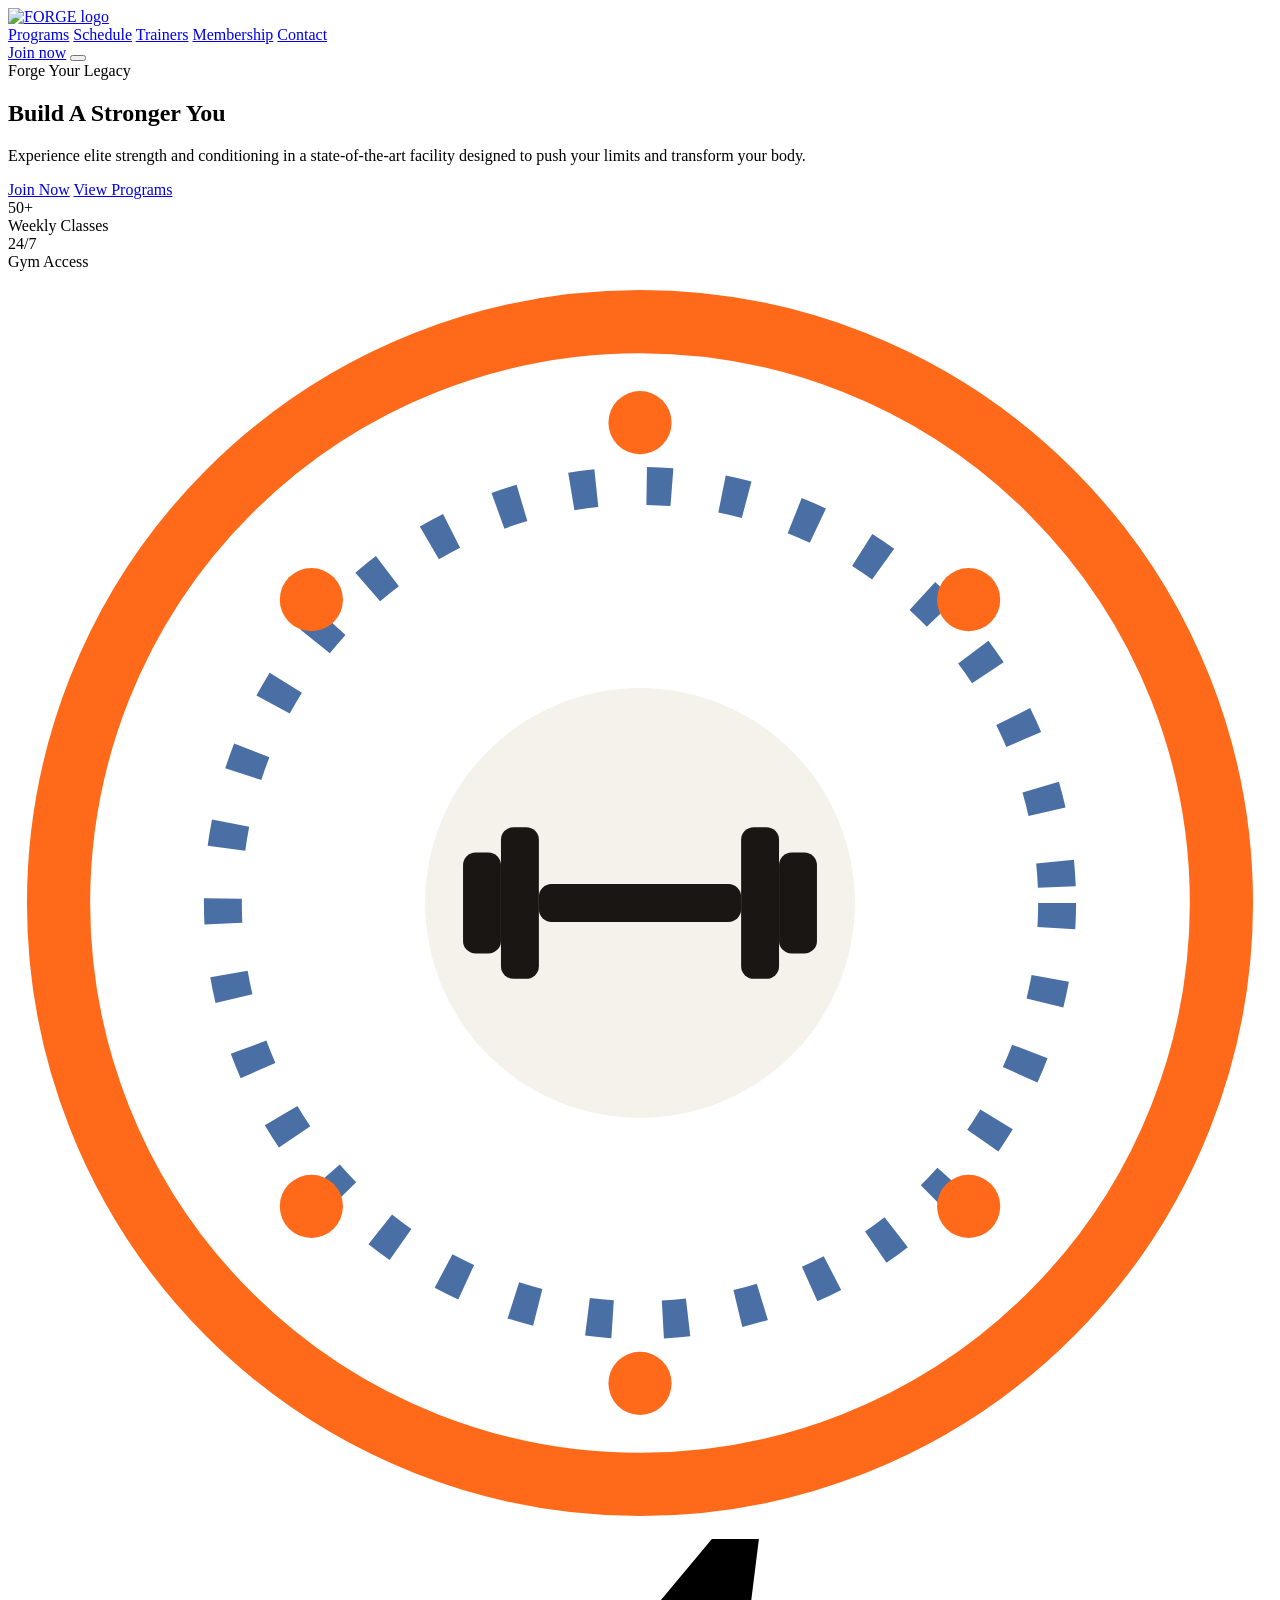
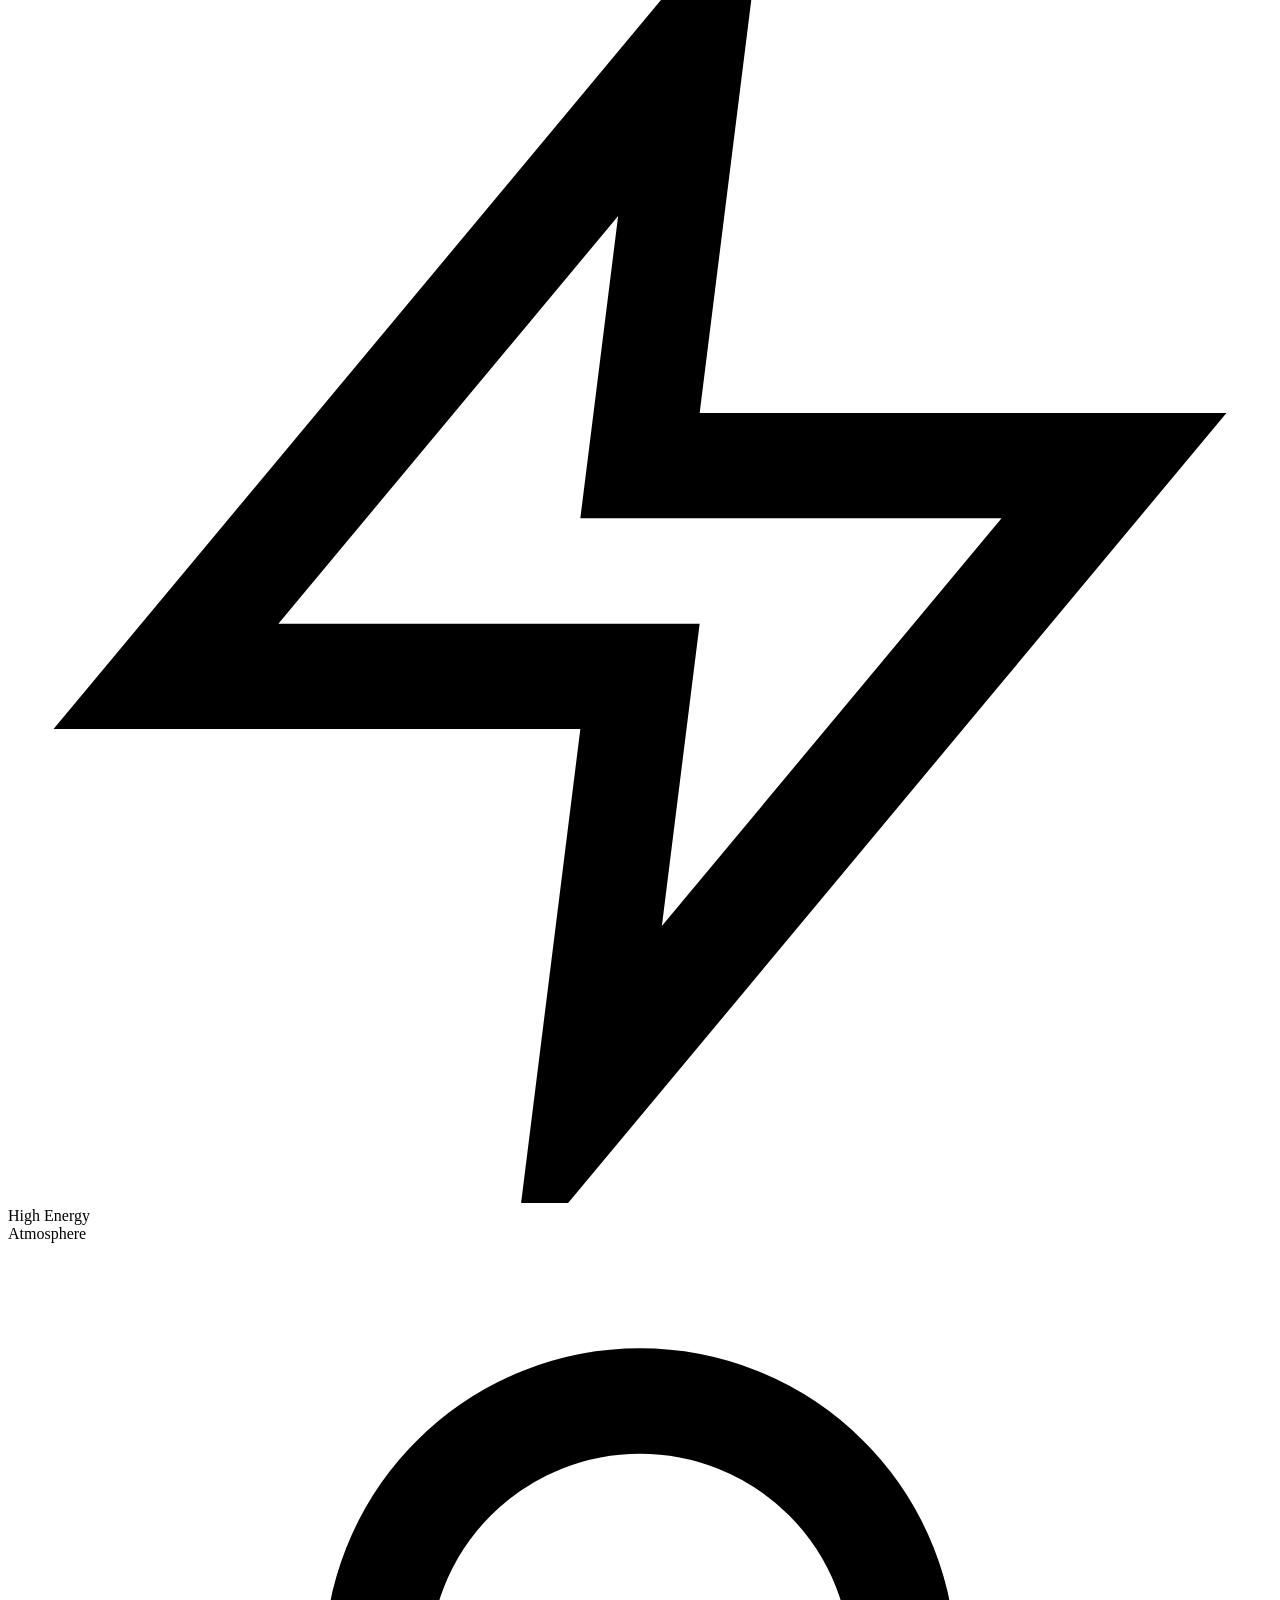
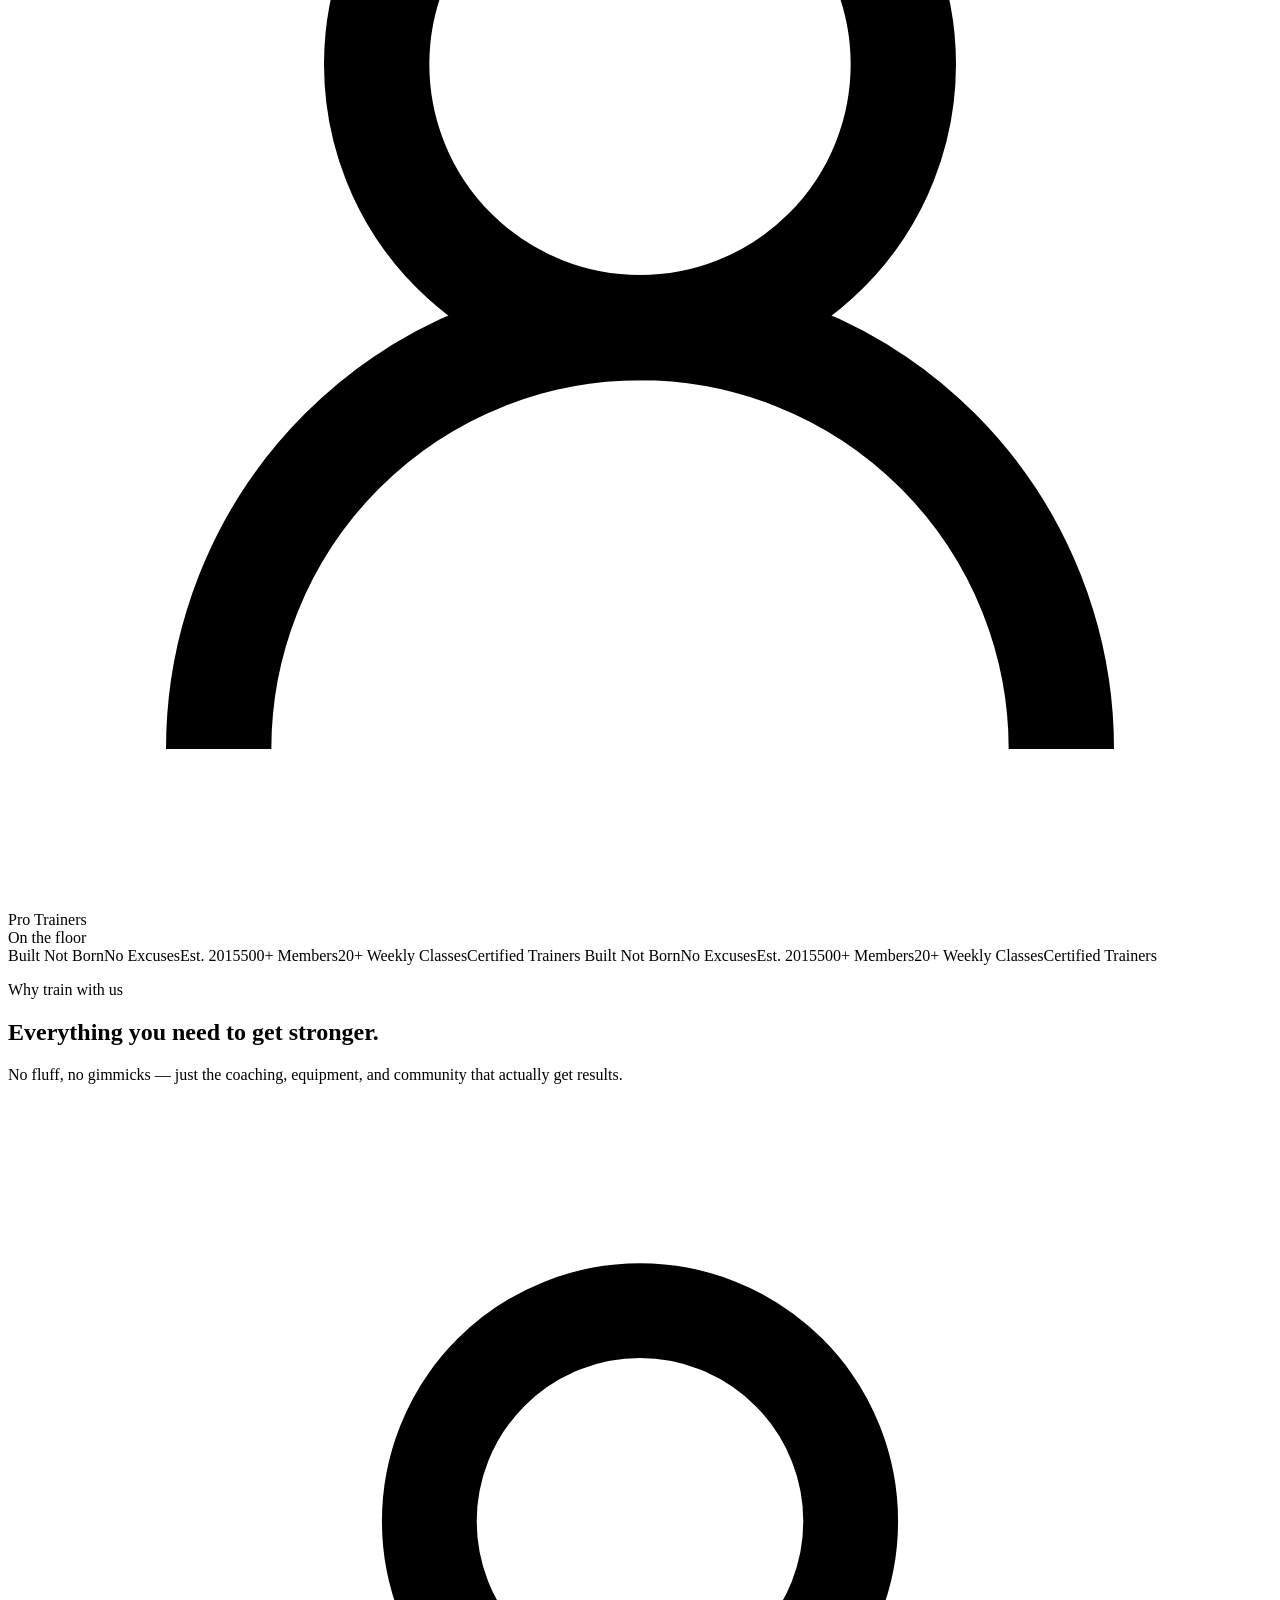
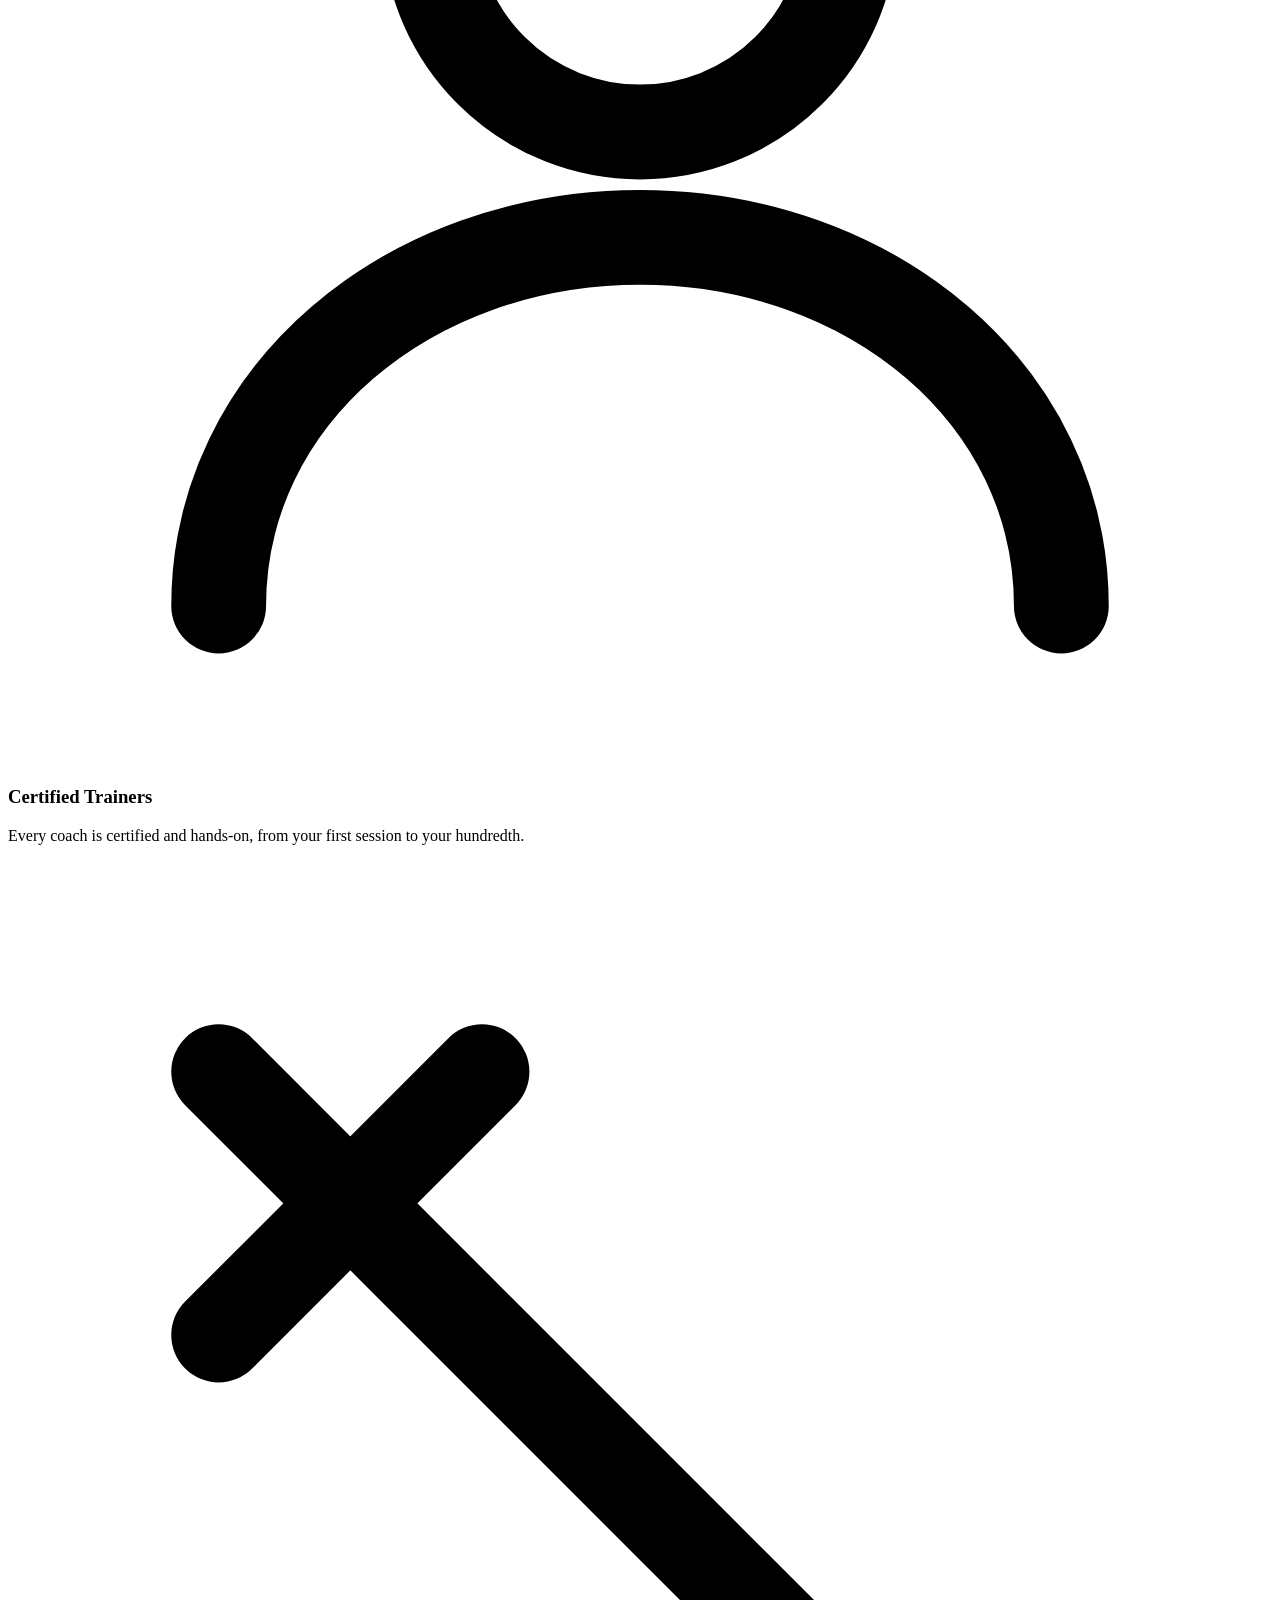
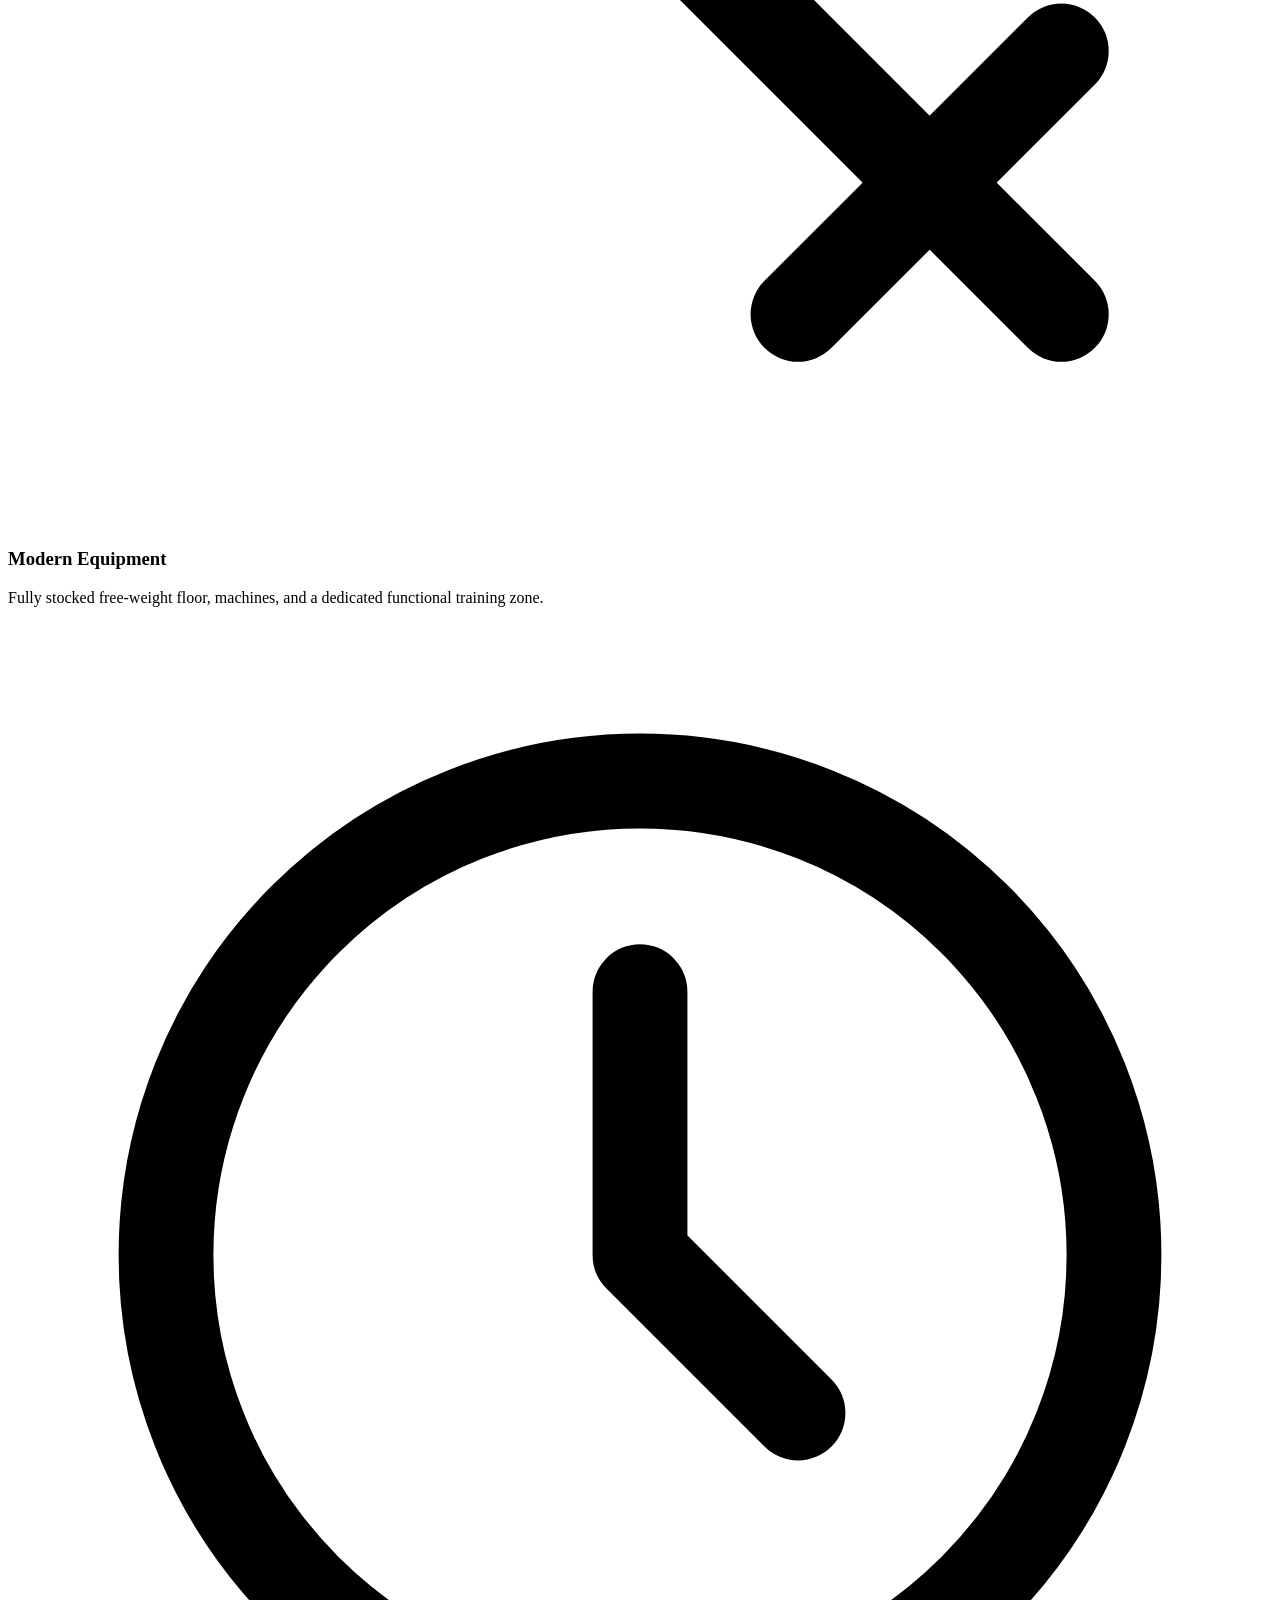
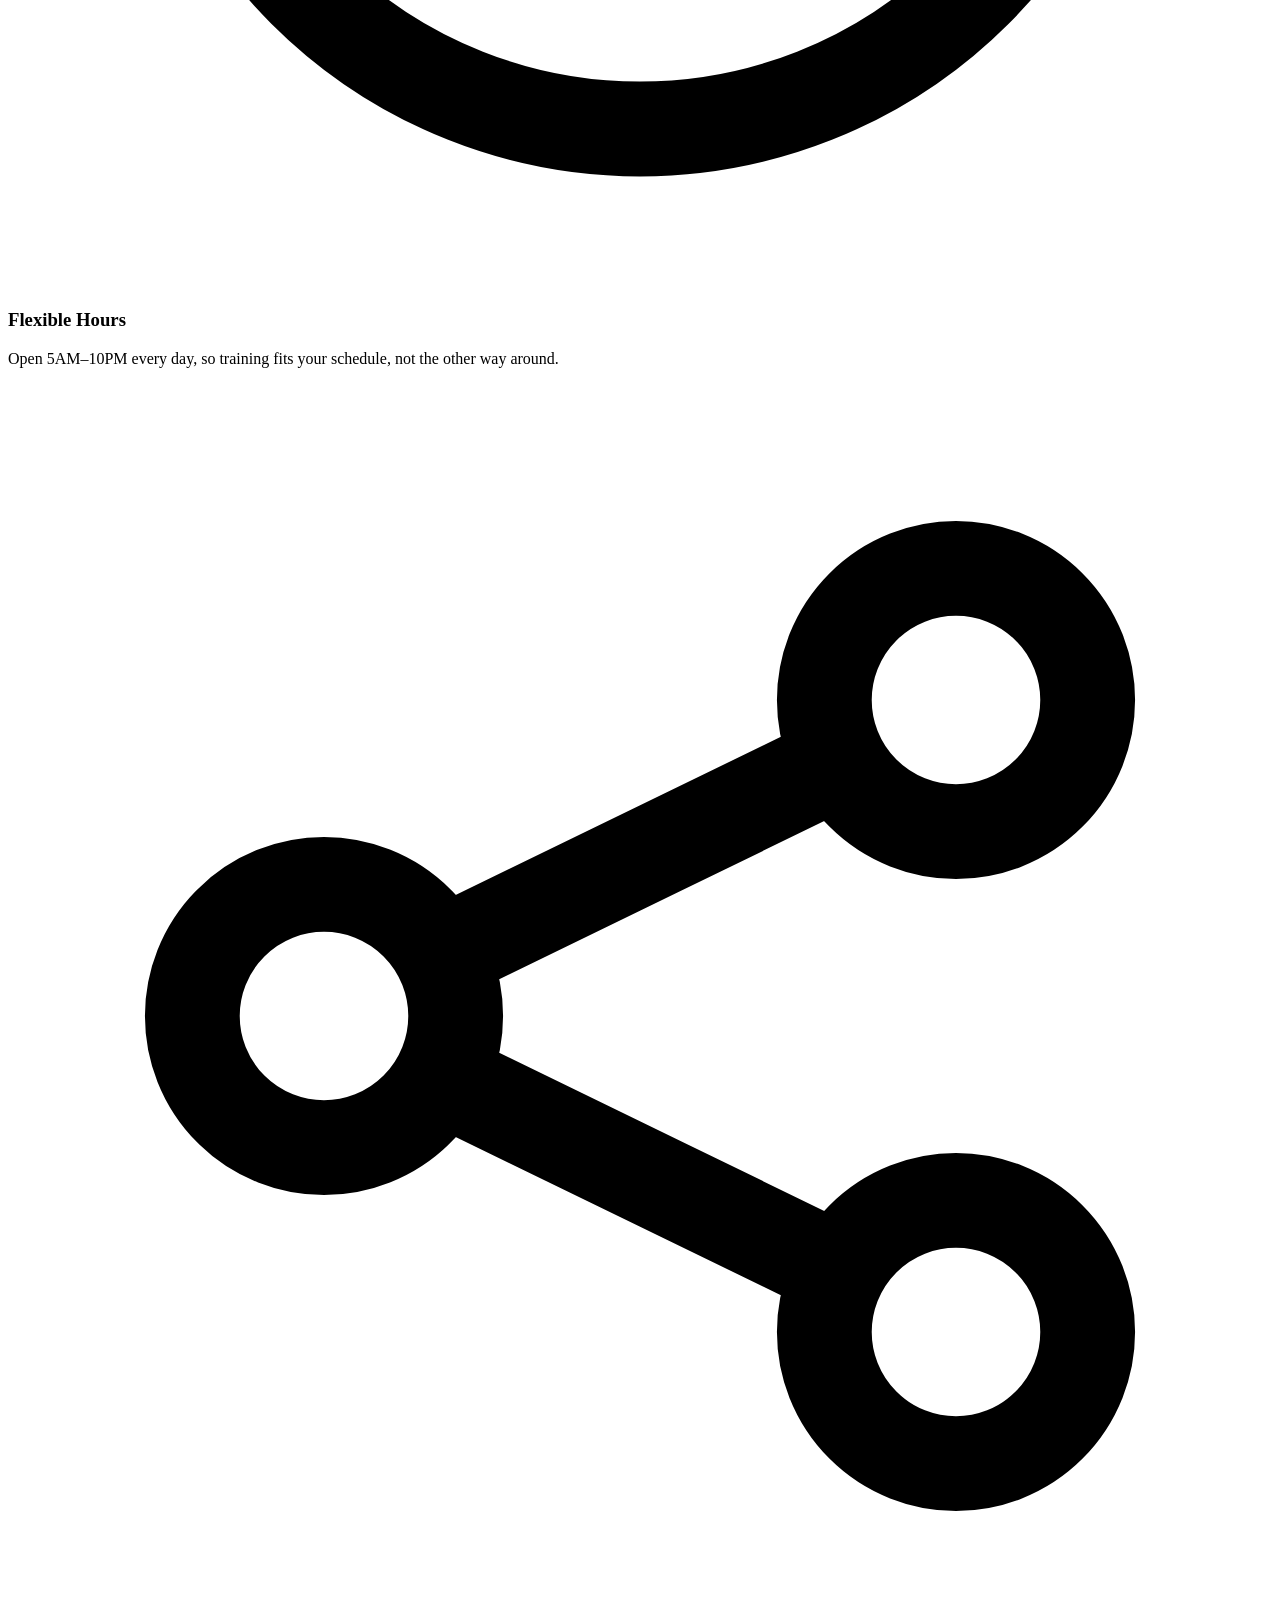
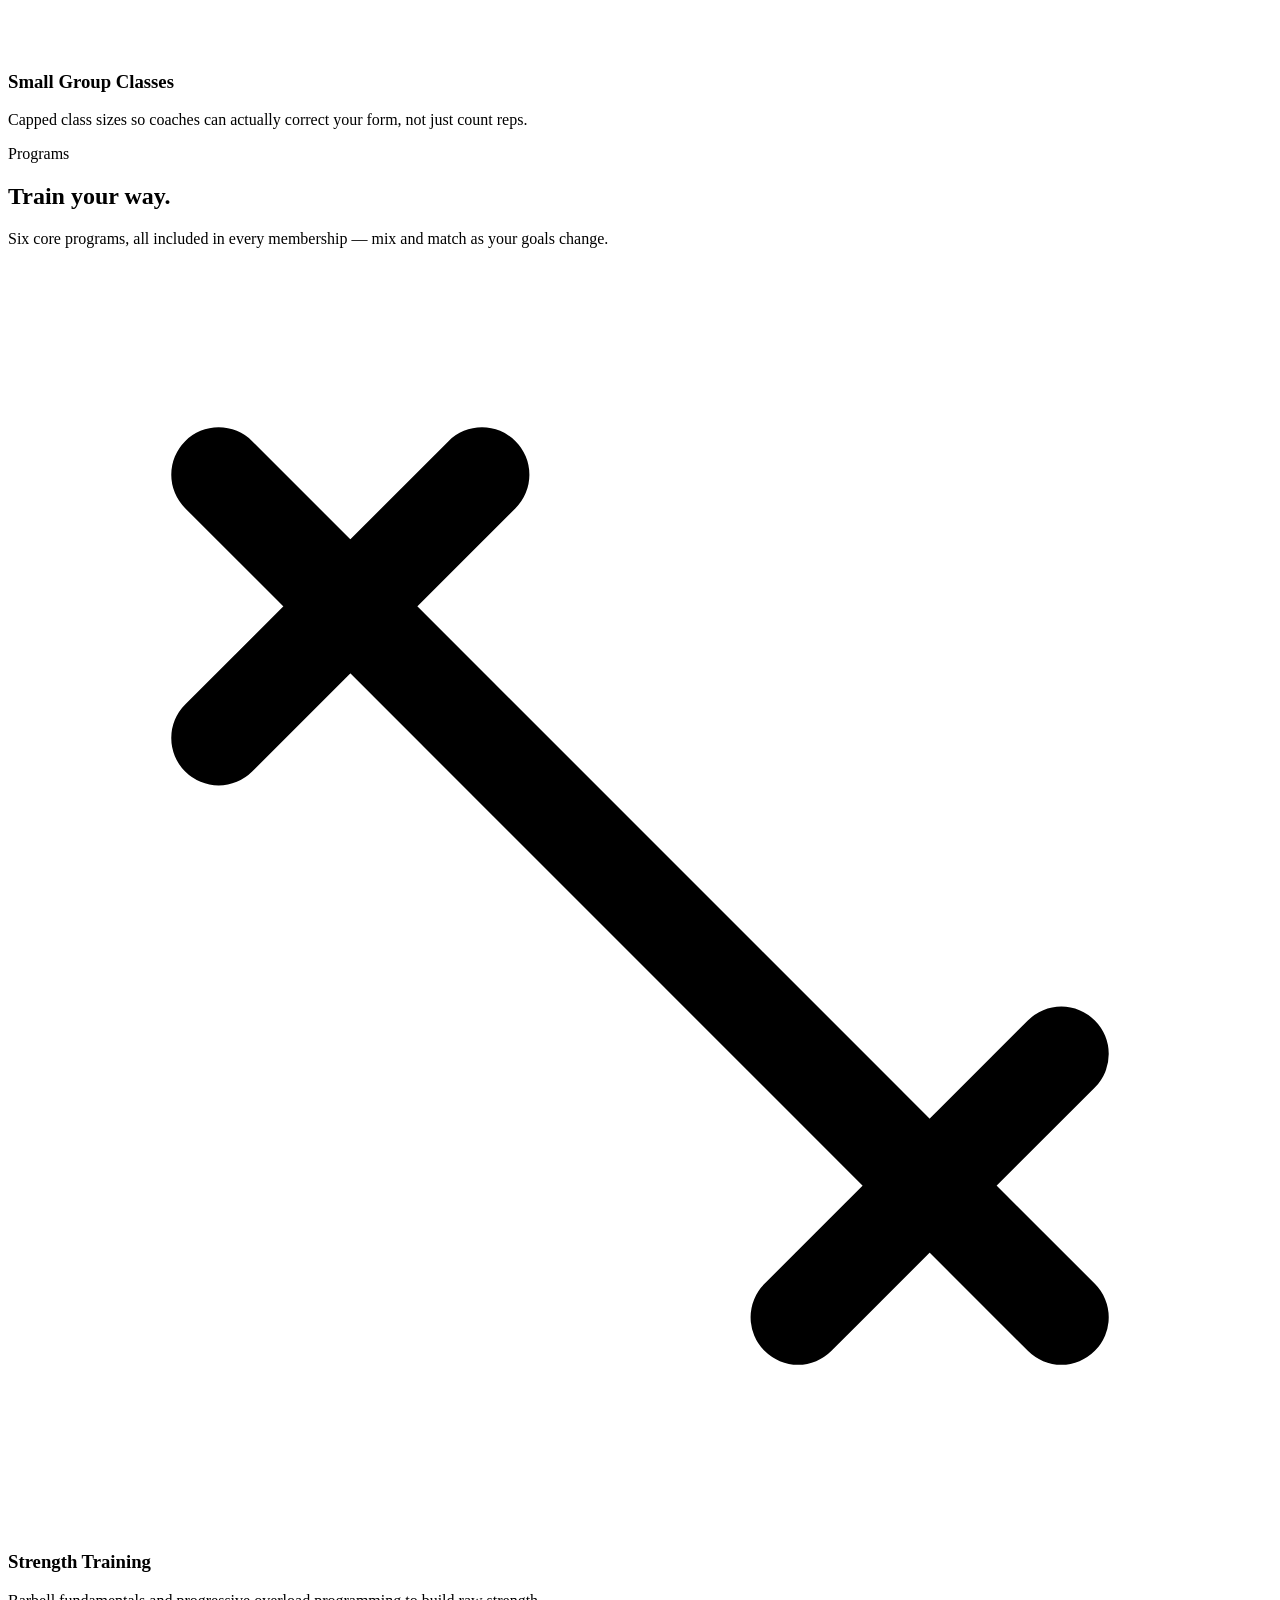
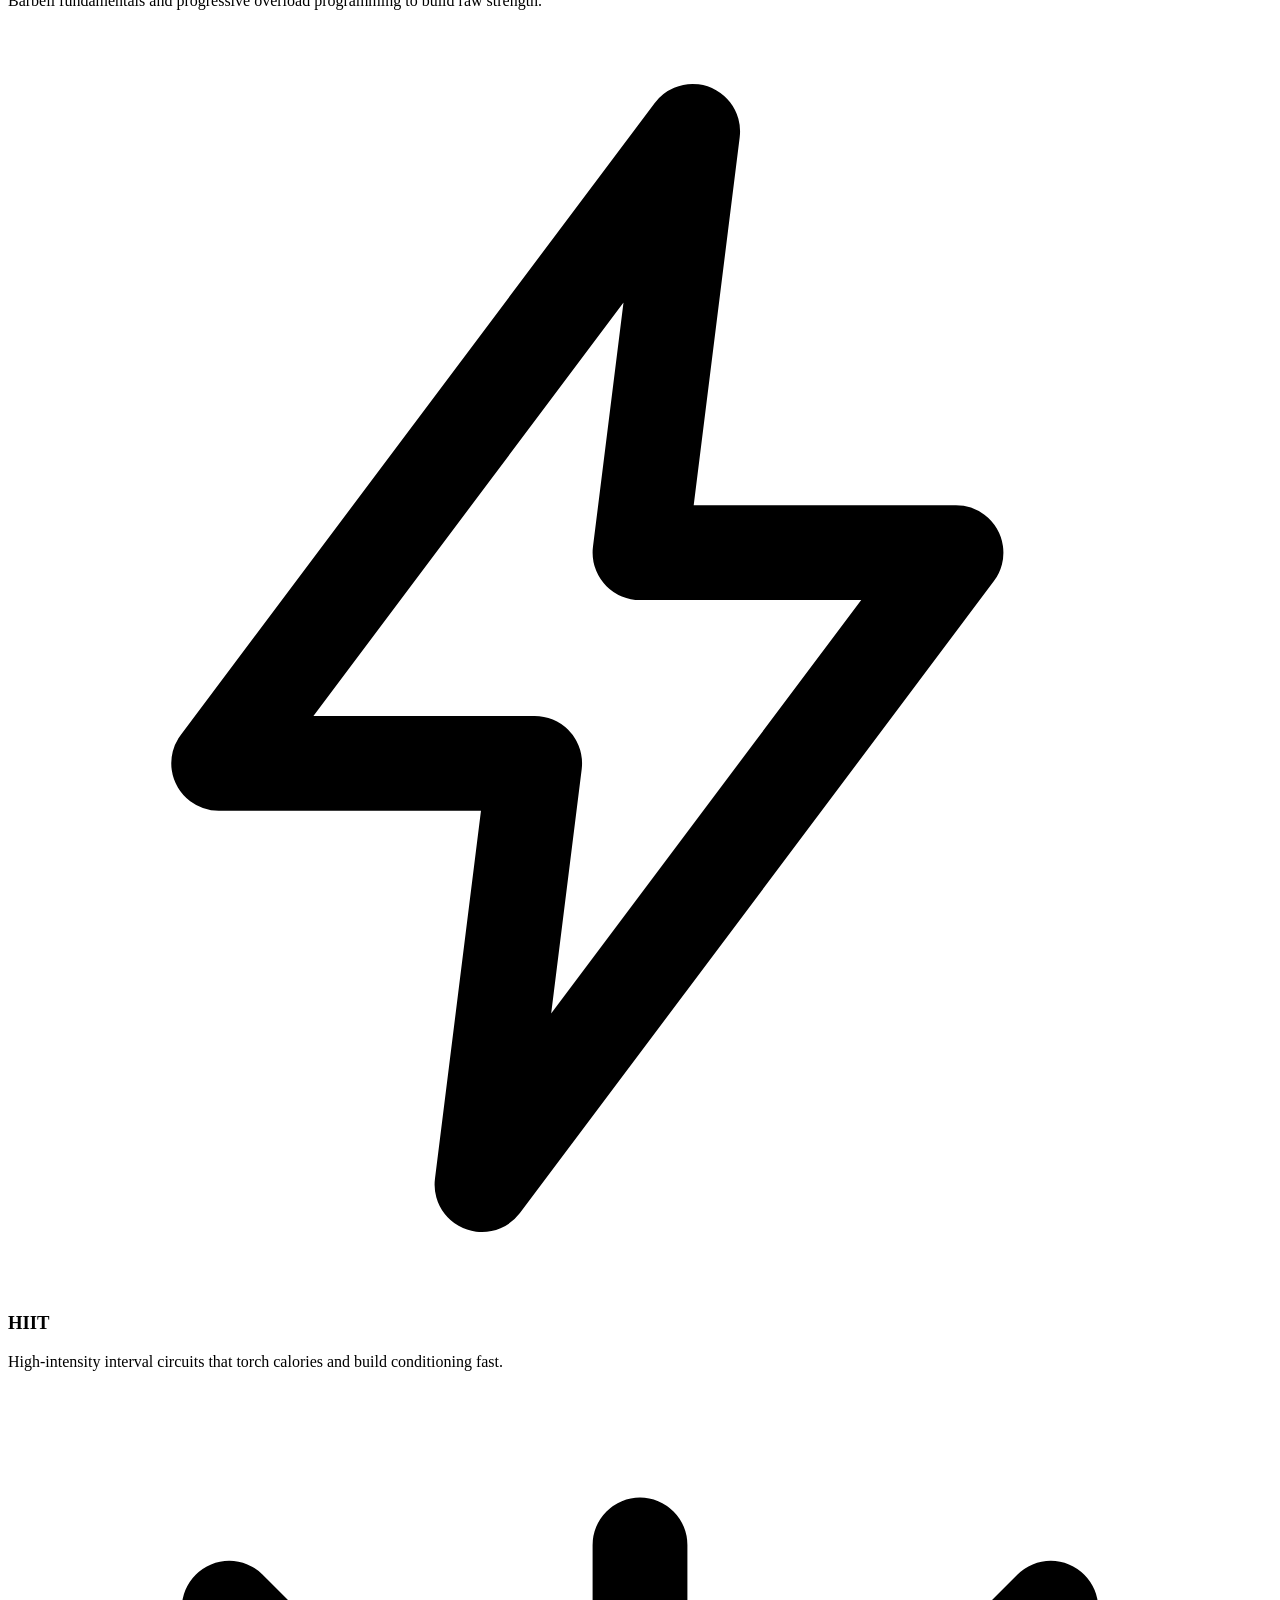
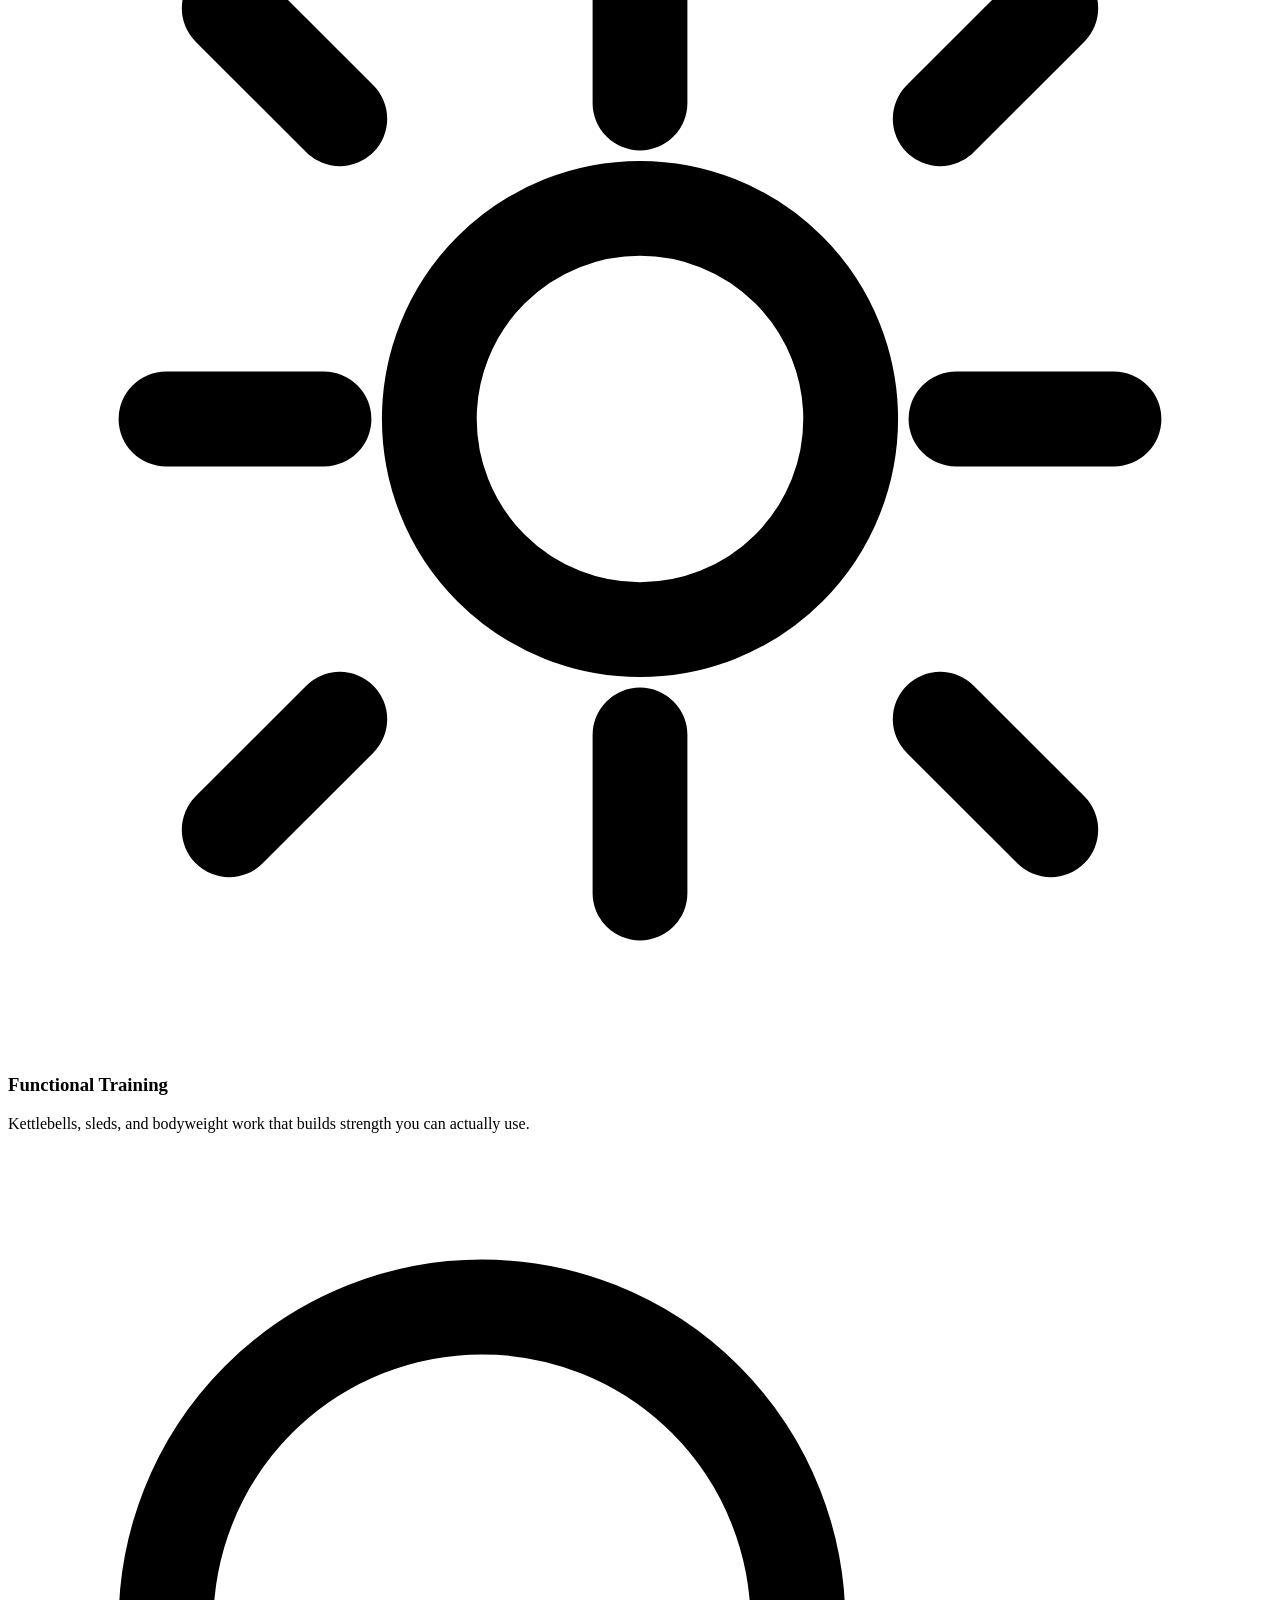
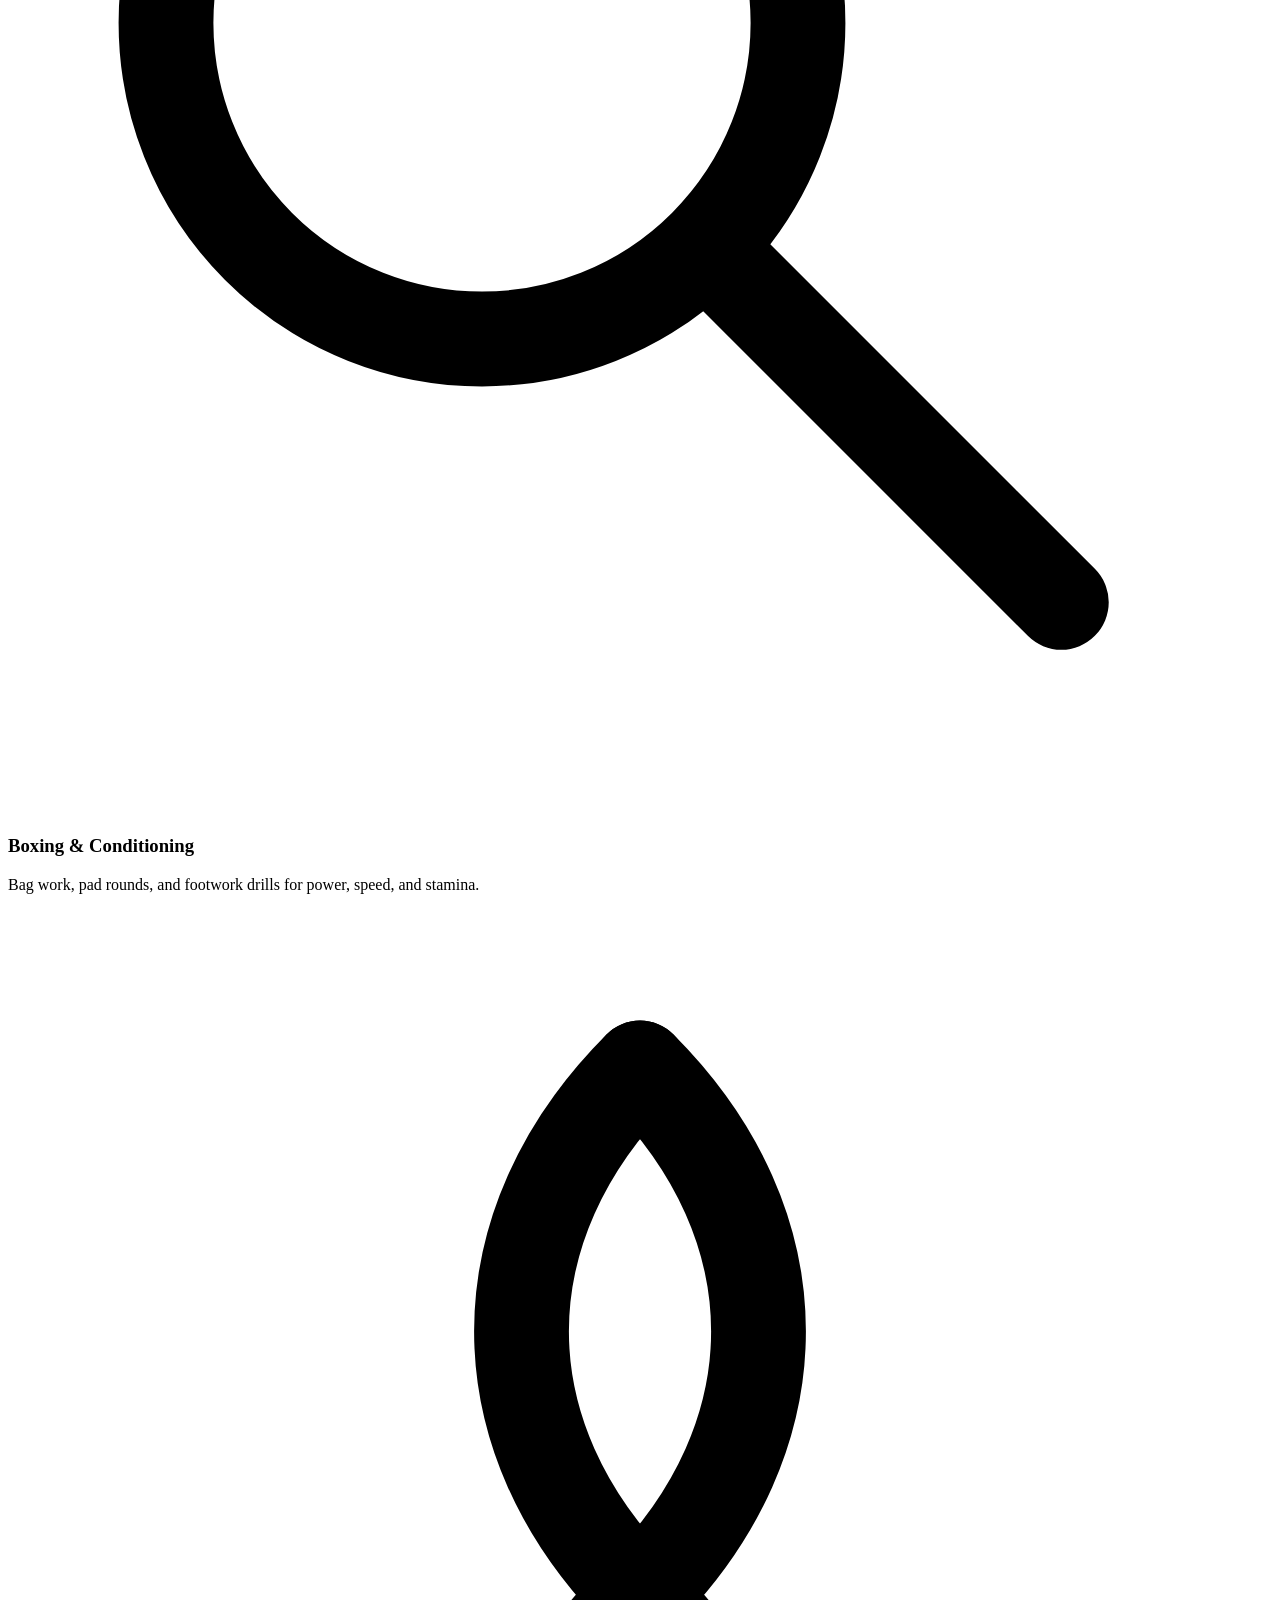
==== index.html @ 276a8762 "Add files via upload" ====
<!DOCTYPE html>
<html lang="en">
<head>
<meta charset="UTF-8">
<meta name="viewport" content="width=device-width, initial-scale=1.0">
<title>FORGE — Strength &amp; Conditioning Gym</title>
<meta name="description" content="FORGE is a strength and conditioning gym offering certified trainers, group classes, and flexible memberships. Book your free trial class today.">

<link rel="icon" href="assets/favicon.png" type="image/png">

<link rel="preconnect" href="https://fonts.googleapis.com">
<link rel="preconnect" href="https://fonts.gstatic.com" crossorigin>
<link href="https://fonts.googleapis.com/css2?family=Archivo+Black&family=Archivo:wght@600;700;800&family=Work+Sans:wght@400;500;600&display=swap" rel="stylesheet">

<link rel="stylesheet" href="css/style.css">
</head>
<body>

<header class="nav" id="top">
  <div class="nav-inner">
    <a class="brand" href="#top">
      <img src="./assets/logo.png" alt="FORGE logo">
    </a>

    <nav class="nav-links" id="navLinks">
      <a href="#programs">Programs</a>
      <a href="#schedule">Schedule</a>
      <a href="#trainers">Trainers</a>
      <a href="#membership">Membership</a>
      <a href="#contact">Contact</a>
    </nav>

    <a class="btn btn-primary btn-small" href="#contact">Join now</a>

    <button class="nav-toggle" id="navToggle" aria-label="Toggle menu" aria-expanded="false">
      <span></span><span></span><span></span>
    </button>
  </div>
</header>

<main>

  <!-- ============ HERO ============ -->
<!-- Hero Section -->
<section class="hero" id="home">
  <div class="hero-inner">
    
    <!-- Left Column: Main Text & Call to Action -->
    <div class="hero-text">
      <span class="eyebrow"><span class="pulse-dot"></span> Forge Your Legacy</span>
      <h1>Build A <span class="hl">Stronger</span> You</h1>
      <p class="lede">Experience elite strength and conditioning in a state-of-the-art facility designed to push your limits and transform your body.</p>
      
      <div class="hero-actions">
        <a href="#memberships" class="btn btn-primary">Join Now</a>
        <a href="#programs" class="btn btn-ghost-light">View Programs</a>
      </div>

      <div class="hero-stats">
        <div>
          <div class="stat-num">50+</div>
          <div class="stat-label">Weekly Classes</div>
        </div>
        <div>
          <div class="stat-num">24/7</div>
          <div class="stat-label">Gym Access</div>
        </div>
      </div>
    </div>

    <!-- Right Column: Spinning Plate & Badges -->
    <div class="hero-visual">
      <!-- Spinning Weight Plate -->
      <div class="plate-wrap">
        <svg class="plate-svg" viewBox="0 0 200 200" xmlns="http://www.w3.org/2000/svg" aria-hidden="true">
          <circle cx="100" cy="100" r="92" fill="none" stroke="#FF6A1A" stroke-width="10"/>
          <circle cx="100" cy="100" r="66" fill="none" stroke="#4A6FA5" stroke-width="6" stroke-dasharray="4 8"/>
          <circle cx="100" cy="100" r="34" fill="#F5F2EC"/>
          <g fill="#FF6A1A">
            <circle cx="100" cy="24" r="5"/>
            <circle cx="152" cy="52" r="5"/>
            <circle cx="152" cy="148" r="5"/>
            <circle cx="100" cy="176" r="5"/>
            <circle cx="48" cy="148" r="5"/>
            <circle cx="48" cy="52" r="5"/>
          </g>
          <!-- Inner Dumbbell -->
          <g fill="#1A1613">
            <rect x="84" y="97" width="32" height="6" rx="2" />
            <rect x="78" y="88" width="6" height="24" rx="2" />
            <rect x="72" y="92" width="6" height="16" rx="2" />
            <rect x="116" y="88" width="6" height="24" rx="2" />
            <rect x="122" y="92" width="6" height="16" rx="2" />
          </g>
        </svg>

        <!-- Floating Badges -->
        <div class="float-badge badge-1">
          <div class="icon">
            <svg viewBox="0 0 24 24" fill="none" stroke="currentColor" stroke-width="2"><path d="M13 2L3 14h9l-1 8 10-12h-9l1-8z"/></svg>
          </div>
          <div>
            <div class="num">High Energy</div>
            <div class="cap">Atmosphere</div>
          </div>
        </div>

        <div class="float-badge badge-2">
          <div class="icon">
            <svg viewBox="0 0 24 24" fill="none" stroke="currentColor" stroke-width="2"><circle cx="12" cy="8" r="5"/><path d="M20 21a8 8 0 0 0-16 0"/></svg>
          </div>
          <div>
            <div class="num">Pro Trainers</div>
            <div class="cap">On the floor</div>
          </div>
        </div>
      </div>
    </div>
    
  </div>
</section>

  <!-- ============ TICKER ============ -->
  <div class="ticker" aria-hidden="true">
    <div class="ticker-track">
      <span><span>Built Not Born</span><span>No Excuses</span><span>Est. 2015</span><span>500+ Members</span><span>20+ Weekly Classes</span><span>Certified Trainers</span></span>
      <span><span>Built Not Born</span><span>No Excuses</span><span>Est. 2015</span><span>500+ Members</span><span>20+ Weekly Classes</span><span>Certified Trainers</span></span>
    </div>
  </div>

  <!-- ============ FEATURES ============ -->
  <section class="section" id="why">
    <div class="section-inner">
      <div class="section-head reveal">
        <p class="eyebrow">Why train with us</p>
        <h2>Everything you need to get stronger.</h2>
        <p>No fluff, no gimmicks — just the coaching, equipment, and community that actually get results.</p>
      </div>

      <div class="feature-grid">
        <div class="feature-card reveal">
          <span class="feature-icon"><svg viewBox="0 0 24 24" fill="none" stroke="currentColor" stroke-width="1.8" stroke-linecap="round" stroke-linejoin="round"><circle cx="12" cy="8" r="4"/><path d="M4 21c0-4 3.6-7 8-7s8 3 8 7"/></svg></span>
          <h3>Certified Trainers</h3>
          <p>Every coach is certified and hands-on, from your first session to your hundredth.</p>
        </div>
        <div class="feature-card reveal">
          <span class="feature-icon"><svg viewBox="0 0 24 24" fill="none" stroke="currentColor" stroke-width="1.8" stroke-linecap="round" stroke-linejoin="round"><path d="M6.5 6.5l11 11M4 4l3 3M17 17l3 3M9 4l-5 5M15 20l5-5"/></svg></span>
          <h3>Modern Equipment</h3>
          <p>Fully stocked free-weight floor, machines, and a dedicated functional training zone.</p>
        </div>
        <div class="feature-card reveal">
          <span class="feature-icon"><svg viewBox="0 0 24 24" fill="none" stroke="currentColor" stroke-width="1.8" stroke-linecap="round" stroke-linejoin="round"><circle cx="12" cy="12" r="9"/><path d="M12 7v5l3 3"/></svg></span>
          <h3>Flexible Hours</h3>
          <p>Open 5AM–10PM every day, so training fits your schedule, not the other way around.</p>
        </div>
        <div class="feature-card reveal">
          <span class="feature-icon"><svg viewBox="0 0 24 24" fill="none" stroke="currentColor" stroke-width="1.8" stroke-linecap="round" stroke-linejoin="round"><circle cx="6" cy="12" r="2.5"/><circle cx="18" cy="6" r="2.5"/><circle cx="18" cy="18" r="2.5"/><path d="M8.3 10.8l7.4-3.6M8.3 13.2l7.4 3.6"/></svg></span>
          <h3>Small Group Classes</h3>
          <p>Capped class sizes so coaches can actually correct your form, not just count reps.</p>
        </div>
      </div>
    </div>
  </section>

  <!-- ============ PROGRAMS ============ -->
  <section class="section section-alt" id="programs">
    <div class="section-inner">
      <div class="section-head reveal">
        <p class="eyebrow">Programs</p>
        <h2>Train your way.</h2>
        <p>Six core programs, all included in every membership — mix and match as your goals change.</p>
      </div>

      <div class="program-grid">
        <div class="program-card reveal">
          <span class="program-icon"><svg viewBox="0 0 24 24" fill="none" stroke="currentColor" stroke-width="1.8" stroke-linecap="round" stroke-linejoin="round"><path d="M6.5 6.5l11 11M4 4l3 3M17 17l3 3M9 4l-5 5M15 20l5-5"/></svg></span>
          <h3>Strength Training</h3>
          <p>Barbell fundamentals and progressive overload programming to build raw strength.</p>
        </div>
        <div class="program-card reveal">
          <span class="program-icon"><svg viewBox="0 0 24 24" fill="none" stroke="currentColor" stroke-width="1.8" stroke-linecap="round" stroke-linejoin="round"><path d="M13 2L4 14h6l-1 8 9-12h-6z"/></svg></span>
          <h3>HIIT</h3>
          <p>High-intensity interval circuits that torch calories and build conditioning fast.</p>
        </div>
        <div class="program-card reveal">
          <span class="program-icon"><svg viewBox="0 0 24 24" fill="none" stroke="currentColor" stroke-width="1.8" stroke-linecap="round" stroke-linejoin="round"><path d="M12 3v3M12 18v3M4.2 4.2l2.1 2.1M17.7 17.7l2.1 2.1M3 12h3M18 12h3M4.2 19.8l2.1-2.1M17.7 6.3l2.1-2.1"/><circle cx="12" cy="12" r="4"/></svg></span>
          <h3>Functional Training</h3>
          <p>Kettlebells, sleds, and bodyweight work that builds strength you can actually use.</p>
        </div>
        <div class="program-card reveal">
          <span class="program-icon"><svg viewBox="0 0 24 24" fill="none" stroke="currentColor" stroke-width="1.8" stroke-linecap="round" stroke-linejoin="round"><circle cx="9" cy="9" r="6"/><path d="M13.5 13.5L20 20"/></svg></span>
          <h3>Boxing &amp; Conditioning</h3>
          <p>Bag work, pad rounds, and footwork drills for power, speed, and stamina.</p>
        </div>
        <div class="program-card reveal">
          <span class="program-icon"><svg viewBox="0 0 24 24" fill="none" stroke="currentColor" stroke-width="1.8" stroke-linecap="round" stroke-linejoin="round"><path d="M12 3c-3 3-3 7 0 10-3 3-3 7 0 8"/><path d="M12 3c3 3 3 7 0 10 3 3 3 7 0 8"/></svg></span>
          <h3>Yoga &amp; Mobility</h3>
          <p>Guided flows and mobility drills to move better and recover faster between sessions.</p>
        </div>
        <div class="program-card reveal">
          <span class="program-icon"><svg viewBox="0 0 24 24" fill="none" stroke="currentColor" stroke-width="1.8" stroke-linecap="round" stroke-linejoin="round"><circle cx="6" cy="17" r="3"/><circle cx="18" cy="17" r="3"/><path d="M6 17l4-9h4l3 5M10 8H8"/></svg></span>
          <h3>Spin &amp; Cardio</h3>
          <p>High-energy rides set to music, scaled to every fitness level in the room.</p>
        </div>
      </div>
    </div>
  </section>

  <!-- ============ SCHEDULE ============ -->
  <!-- Sample weekly schedule — update classes, coaches, and times to match yours. -->
  <section class="section" id="schedule">
    <div class="section-inner">
      <div class="section-head reveal">
        <p class="eyebrow">Weekly schedule</p>
        <h2>This week at Forge.</h2>
        <p>Drop into any class with your membership — no extra booking fees.</p>
      </div>

      <div class="schedule-wrap reveal">
        <table class="schedule">
          <thead>
            <tr>
              <th>Class</th>
              <th>Coach</th>
              <th>Days</th>
              <th>Time</th>
            </tr>
          </thead>
          <tbody>
            <tr>
              <td><span class="class-name">Strength Foundations</span></td>
              <td>Coach Malik</td>
              <td>Mon / Wed / Fri</td>
              <td><span class="tag">6:00 AM</span></td>
            </tr>
            <tr>
              <td><span class="class-name">HIIT Circuit</span></td>
              <td>Coach Priya</td>
              <td>Tue / Thu</td>
              <td><span class="tag">5:30 PM</span></td>
            </tr>
            <tr>
              <td><span class="class-name">Yoga &amp; Mobility</span></td>
              <td>Coach Sam</td>
              <td>Mon / Wed</td>
              <td><span class="tag">6:00 PM</span></td>
            </tr>
            <tr>
              <td><span class="class-name">Boxing Conditioning</span></td>
              <td>Coach Malik</td>
              <td>Tue / Thu / Sat</td>
              <td><span class="tag">7:00 AM</span></td>
            </tr>
            <tr>
              <td><span class="class-name">Spin</span></td>
              <td>Coach Priya</td>
              <td>Wed / Fri</td>
              <td><span class="tag">6:30 PM</span></td>
            </tr>
            <tr>
              <td><span class="class-name">Open Gym</span></td>
              <td>—</td>
              <td>Daily</td>
              <td><span class="tag">5AM – 10PM</span></td>
            </tr>
          </tbody>
        </table>
      </div>
    </div>
  </section>

  <!-- ============ TRAINERS ============ -->
  <!-- Sample trainers — replace names, specialties, and bios with your real team. -->
  <section class="section section-alt" id="trainers">
    <div class="section-inner">
      <div class="section-head reveal">
        <p class="eyebrow">Trainers</p>
        <h2>Coaches who show up for you.</h2>
        <p>Small enough that every coach knows your name and your goals.</p>
      </div>

      <div class="trainer-grid">
        <div class="trainer-card reveal">
          <div> 
            <img class= "trainer-avatar" src="./assets/Gym/Trainer1.jpg" alt="Coach Malik">
          </div>
          <span class="trainer-badge">Head Coach</span>
          <h3>Coach Malik</h3>
          <p class="trainer-role">Strength &amp; Boxing</p>
          <p class="bio">Former competitive powerlifter, 8 years coaching beginners through advanced lifters.</p>
        </div>
        <div class="trainer-card reveal">
          <div> 
            <img class= "trainer-avatar" src="./assets/Gym/Trainer3.jpg" alt="Coach Malik">
          </div>
          <h3>Coach Priya</h3>
          <p class="trainer-role">HIIT &amp; Spin</p>
          <p class="bio">High-energy conditioning coach who makes cardio days something you look forward to.</p>
        </div>
        <div class="trainer-card reveal">
          <div> 
            <img class= "trainer-avatar" src="./assets/Gym/Trainer2.jpg" alt="Coach Malik">
          </div>
          <h3>Coach Sam</h3>
          <p class="trainer-role">Mobility &amp; Recovery</p>
          <p class="bio">Certified in mobility coaching, focused on keeping you training injury-free.</p>
        </div>
      </div>
    </div>
  </section>

  <!-- ============ MEMBERSHIP ============ -->
  <!-- Sample pricing — update tiers, features, and rates to match your real offer. -->
  <section class="section" id="membership">
    <div class="section-inner">
      <div class="section-head center reveal" style="margin-left:auto;margin-right:auto;">
        <p class="eyebrow">Membership</p>
        <h2>Plans for every goal.</h2>
        <p>No long-term contracts — cancel or switch plans anytime.</p>
      </div>

      <div class="membership-grid">
        <div class="plan-card reveal">
          <div class="plan-name">Basic</div>
          <p class="plan-desc">Full gym floor access whenever you want to train.</p>
          <div class="price-row"><span class="price-amount">$39</span><span class="price-suffix">/ month</span></div>
          <ul class="feature-list">
            <li><svg viewBox="0 0 24 24" fill="none" stroke="currentColor" stroke-width="2" stroke-linecap="round" stroke-linejoin="round"><path d="M20 6L9 17l-5-5"/></svg>Full gym floor access</li>
            <li><svg viewBox="0 0 24 24" fill="none" stroke="currentColor" stroke-width="2" stroke-linecap="round" stroke-linejoin="round"><path d="M20 6L9 17l-5-5"/></svg>Standard hours (6AM–9PM)</li>
            <li><svg viewBox="0 0 24 24" fill="none" stroke="currentColor" stroke-width="2" stroke-linecap="round" stroke-linejoin="round"><path d="M20 6L9 17l-5-5"/></svg>Locker room access</li>
          </ul>
          <a href="#contact" class="btn btn-ghost btn-block">Get started</a>
        </div>

        <div class="plan-card featured reveal">
          <span class="plan-tag">Most popular</span>
          <div class="plan-name">Pro</div>
          <p class="plan-desc">Everything in Basic, plus unlimited group classes.</p>
          <div class="price-row"><span class="price-amount">$69</span><span class="price-suffix">/ month</span></div>
          <ul class="feature-list">
            <li><svg viewBox="0 0 24 24" fill="none" stroke="currentColor" stroke-width="2" stroke-linecap="round" stroke-linejoin="round"><path d="M20 6L9 17l-5-5"/></svg>Unlimited group classes</li>
            <li><svg viewBox="0 0 24 24" fill="none" stroke="currentColor" stroke-width="2" stroke-linecap="round" stroke-linejoin="round"><path d="M20 6L9 17l-5-5"/></svg>Extended hours (5AM–10PM)</li>
            <li><svg viewBox="0 0 24 24" fill="none" stroke="currentColor" stroke-width="2" stroke-linecap="round" stroke-linejoin="round"><path d="M20 6L9 17l-5-5"/></svg>1 guest pass / month</li>
          </ul>
          <a href="#contact" class="btn btn-primary btn-block">Get started</a>
        </div>

        <div class="plan-card reveal">
          <div class="plan-name">Elite</div>
          <p class="plan-desc">Everything in Pro, plus dedicated coaching support.</p>
          <div class="price-row"><span class="price-amount">$99</span><span class="price-suffix">/ month</span></div>
          <ul class="feature-list">
            <li><svg viewBox="0 0 24 24" fill="none" stroke="currentColor" stroke-width="2" stroke-linecap="round" stroke-linejoin="round"><path d="M20 6L9 17l-5-5"/></svg>1 personal training session / mo</li>
            <li><svg viewBox="0 0 24 24" fill="none" stroke="currentColor" stroke-width="2" stroke-linecap="round" stroke-linejoin="round"><path d="M20 6L9 17l-5-5"/></svg>Priority class booking</li>
            <li><svg viewBox="0 0 24 24" fill="none" stroke="currentColor" stroke-width="2" stroke-linecap="round" stroke-linejoin="round"><path d="M20 6L9 17l-5-5"/></svg>Monthly nutrition check-in</li>
          </ul>
          <a href="#contact" class="btn btn-ghost btn-block">Get started</a>
        </div>
      </div>
    </div>
  </section>

  <!-- ============ TESTIMONIALS ============ -->
  <!-- Sample testimonials — replace with real member quotes. -->
  <section class="section section-alt" id="testimonials">
    <div class="section-inner">
      <div class="section-head reveal">
        <p class="eyebrow">Member stories</p>
        <h2>Real people, real progress.</h2>
        <p>A few words from members who've been putting in the work.</p>
      </div>

      <div class="testimonial-grid">
        <div class="testimonial-card reveal">
          <blockquote>"I hadn't set foot in a gym in years. The coaches met me where I was and I've hit lifts I never thought I'd hit."</blockquote>
          <div class="testimonial-who">
            <span class="testimonial-avatar">DT</span>
            <span>
              <div class="testimonial-name">Dana T.</div>
              <div class="testimonial-role">Member since 2023</div>
            </span>
          </div>
        </div>
        <div class="testimonial-card reveal">
          <blockquote>"The small class sizes make a huge difference — the coaches actually fix your form instead of just yelling numbers."</blockquote>
          <div class="testimonial-who">
            <span class="testimonial-avatar">RC</span>
            <span>
              <div class="testimonial-name">Ray C.</div>
              <div class="testimonial-role">Member since 2022</div>
            </span>
          </div>
        </div>
        <div class="testimonial-card reveal">
          <blockquote>"Best gym community I've been part of. Six months in and I actually look forward to 6AM sessions."</blockquote>
          <div class="testimonial-who">
            <span class="testimonial-avatar">LN</span>
            <span>
              <div class="testimonial-name">Leah N.</div>
              <div class="testimonial-role">Member since 2024</div>
            </span>
          </div>
        </div>
      </div>
    </div>
  </section>
<section class="gym-gallery-section">
  <div class="gallery-header">
    <h2>Our Elite Zones</h2>
    <p>Explore our state-of-the-art training environments designed to push your limits.</p>
  </div>

  <div class="gallery-grid">
    <!-- Photo 1: Strength Training -->
    <div class="gallery-item">
      <img src="https://images.unsplash.com/photo-1534438327276-14e5300c3a48?auto=format&fit=crop&w=600&q=80" alt="Heavy barbell lifting weights" loading="lazy">
      <div class="gallery-overlay">
        <h3>Powerlifting</h3>
        <p>Premium Olympic barbells and platforms.</p>
      </div>
    </div>

    <!-- Photo 1.1: Strength Training -->
    <div class="gallery-item">
      <img src="./assets/Gym/internal1.jpg" alt="Heavy barbell lifting weights" loading="lazy">
      <div class="gallery-overlay">
        <h3>Cardio & Wellness Suite</h3>
        <p>Premium Technogym treadmills, ellipticals, and strength stations.  </p>
      </div>
    </div>

    <!-- Photo 1.2: Strength Training -->
    <div class="gallery-item">
      <img src="./assets/Gym/internal2.jpg" alt="Heavy barbell lifting weights" loading="lazy">
      <div class="gallery-overlay">
        <h3>Elevate Your Endurance</h3>
        <p>A modern, sunlit space designed to help you smash your goals.</p>
      </div>
    </div>
    <!-- Photo 1.3: Strength Training -->
    <div class="gallery-item">
      <img src="./assets/Gym/internal3.jpg" alt="Heavy barbell lifting weights" loading="lazy">
      <div class="gallery-overlay">
        <h3>The Cardio Zone</h3>
        <p>State-of-the-art equipment with panoramic city-view windows.</p>
      </div>
    </div> 
    <!-- Photo 1.4: Strength Training -->
    <div class="gallery-item">
      <img src="./assets/Gym/internal4.jpg" alt="Heavy barbell lifting weights" loading="lazy">
      <div class="gallery-overlay">
        <h3>Equipements</h3>
        <p>Premium fitness equipment for all your needs.</p>
      </div>
    </div>  
    <!-- Photo 1.5: Strength Training -->
    <div class="gallery-item">
      <img src="./assets/Gym/internal5.jpg" alt="Heavy barbell lifting weights" loading="lazy">
      <div class="gallery-overlay">
        <h3>Equipements</h3>
        <p>Premium fitness equipment for all your needs.</p>
      </div>
    </div> 
    <!-- Photo 1.6: Strength Training -->
    <div class="gallery-item">
      <img src="./assets/Gym/internal6.jpg" alt="Heavy barbell lifting weights" loading="lazy">
      <div class="gallery-overlay">
        <h3>Powerlifting</h3>
        <p>Premium Olympic barbells and platforms.</p>
      </div>
    </div>            

    <!-- Photo 2: Cardio Zone -->
    <div class="gallery-item">
      <img src="https://images.unsplash.com/photo-1517838277536-f5f99be501cd?auto=format&fit=crop&w=600&q=80" alt="Rowing machine workout" loading="lazy">
      <div class="gallery-overlay">
        <h3>Cardio Suite</h3>
        <p>HIIT, rowers, and curved treadmills.</p>
      </div>
    </div>

    <!-- Photo 3: Free Weights -->
    <div class="gallery-item">
      <img src="https://images.unsplash.com/photo-1581009146145-b5ef050c2e1e?auto=format&fit=crop&w=600&q=80" alt="Dumbbell rack in gym" loading="lazy">
      <div class="gallery-overlay">
        <h3>Free Weights</h3>
        <p>Dumbbells ranging from 2kg to 60kg.</p>
      </div>
    </div>

    <!-- Photo 4: Functional Training -->
    <div class="gallery-item">
      <img src="https://images.unsplash.com/photo-1541534741688-6078c6bfb5c5?auto=format&fit=crop&w=600&q=80" alt="Sled push on turf" loading="lazy">
      <div class="gallery-overlay">
        <h3>Functional Turf</h3>
        <p>Battle ropes, sled tracks, and kettlebells.</p>
      </div>
    </div>

    <!-- Photo 5: Yoga/Stretching -->
    <div class="gallery-item">
      <img src="https://images.unsplash.com/photo-1518611012118-696072aa579a?auto=format&fit=crop&w=600&q=80" alt="Yoga mats and blocks" loading="lazy">
      <div class="gallery-overlay">
        <h3>Mind & Body</h3>
        <p>A quiet, dedicated space for yoga and mobility.</p>
      </div>
    </div>

    <!-- Photo 6: Boxing/Combat -->
    <div class="gallery-item">
      <img src="https://images.unsplash.com/photo-1571019613454-1cb2f99b2d8b?auto=format&fit=crop&w=600&q=80" alt="Boxing punch bag" loading="lazy">
      <div class="gallery-overlay">
        <h3>Combat Zone</h3>
        <p>Heavy bags and professional boxing rings.</p>
      </div>
    </div>
  </div>
</section>

  <!-- ============ CTA BANNER ============ -->
  <section class="cta-section">
    <div class="section-inner cta-inner reveal">
      <h2>Your first class is on us.</h2>
      <p>Try Forge free for 7 days — no commitment, cancel anytime.</p>
      <div class="cta-actions">
        <a href="#contact" class="btn btn-primary">Claim your free trial</a>
        <a href="#schedule" class="btn btn-ghost-light">See the schedule</a>
      </div>
    </div>
  </section>

  <!-- ============ CONTACT ============ -->
  <section class="section" id="contact">
    <div class="section-inner">
      <div class="section-head reveal">
        <p class="eyebrow">Visit us</p>
        <h2>Come train with us.</h2>
        <p>Book a free trial class or just stop by — we'll show you around.</p>
      </div>

      <div class="contact-grid">
        <!-- Front-end only — wire this up to your email service (Formspree, EmailJS, etc). See README. -->
        <form class="contact-form reveal" id="contactForm">
          <div class="form-row">
            <div class="field">
              <label for="fName">Full name</label>
              <input type="text" id="fName" name="name" placeholder="Jane Cooper" required>
            </div>
            <div class="field">
              <label for="fEmail">Email</label>
              <input type="email" id="fEmail" name="email" placeholder="jane@email.com" required>
            </div>
          </div>
          <div class="form-row">
            <div class="field">
              <label for="fPhone">Phone</label>
              <input type="tel" id="fPhone" name="phone" placeholder="(+880) 017755****">
            </div>
            <div class="field">
              <label for="fGoal">Main goal</label>
              <select id="fGoal" name="goal">
                <option>Build strength</option>
                <option>Lose weight</option>
                <option>General fitness</option>
                <option>Sport-specific training</option>
              </select>
            </div>
          </div>
          <div class="field">
            <label for="fMessage">Anything we should know?</label>
            <textarea id="fMessage" name="message" placeholder="Tell us about your goals or any questions..."></textarea>
          </div>
          <button type="submit" class="btn btn-primary btn-block">Book my free trial class</button>
          <div class="form-success" id="formSuccess">
            <svg viewBox="0 0 24 24" fill="none" stroke="currentColor" stroke-width="2" stroke-linecap="round" stroke-linejoin="round"><path d="M20 6L9 17l-5-5"/></svg>
            Thanks — we'll be in touch to confirm your trial class.
          </div>
        </form>

        <div class="contact-info reveal">
          <div class="info-card">
            <span class="icon"><svg viewBox="0 0 24 24" fill="none" stroke="currentColor" stroke-width="1.8" stroke-linecap="round" stroke-linejoin="round"><path d="M21 10c0 6-9 12-9 12s-9-6-9-12a9 9 0 0 1 18 0z"/><circle cx="12" cy="10" r="3"/></svg></span>
            <div>
              <h4>Address</h4>
              <p>31/A Asad Avenue<br>Mohammadpur, Dhaka 1207</p>
              <a class="map-link" href="https://www.google.com/maps/search/?api=1&query=31%2FA+Asad+Avenue%2C+Dhaka" target="_blank" rel="noopener">Get directions →</a>
            </div>
          </div>
          <div class="info-card">
            <span class="icon"><svg viewBox="0 0 24 24" fill="none" stroke="currentColor" stroke-width="1.8" stroke-linecap="round" stroke-linejoin="round"><circle cx="12" cy="12" r="9"/><path d="M12 7v5l3 3"/></svg></span>
            <div>
              <h4>Hours</h4>
              <p>Mon – Fri: 5:00 AM – 10:00 PM<br>Sat – Sun: 7:00 AM – 6:00 PM</p>
            </div>
          </div>
          <div class="info-card">
            <span class="icon"><svg viewBox="0 0 24 24" fill="none" stroke="currentColor" stroke-width="1.8" stroke-linecap="round" stroke-linejoin="round"><path d="M22 16.9v3a2 2 0 0 1-2.2 2 19.8 19.8 0 0 1-8.6-3.1 19.5 19.5 0 0 1-6-6 19.8 19.8 0 0 1-3.1-8.6A2 2 0 0 1 4.1 2h3a2 2 0 0 1 2 1.7c.1.9.3 1.8.6 2.7a2 2 0 0 1-.4 2.1L8 9.9a16 16 0 0 0 6 6l1.4-1.4a2 2 0 0 1 2.1-.4c.9.3 1.8.5 2.7.6a2 2 0 0 1 1.8 2z"/></svg></span>
            <div>
              <h4>Contact</h4>
              <p>hello@forgegym.com<br>+8801775511607</p>
            </div>
          </div>
        </div>
      </div>
    </div>
  </section>

</main>

<footer class="footer">
  <div class="section-inner">
    <div class="footer-top">
      <div class="footer-brand">
        <img src="assets/logo.png" alt="FORGE logo">
        <p>A strength and conditioning gym built around real coaching, real community, and results that stick.</p>
      </div>
      <div class="footer-col">
        <h5>Company</h5>
        <ul>
          <li><a href="#top">About</a></li>
          <li><a href="#trainers">Trainers</a></li>
          <li><a href="#">Careers</a></li>
          <li><a href="#contact">Contact</a></li>
        </ul>
      </div>
      <div class="footer-col">
        <h5>Programs</h5>
        <ul>
          <li><a href="#programs">Strength Training</a></li>
          <li><a href="#programs">HIIT</a></li>
          <li><a href="#programs">Boxing</a></li>
          <li><a href="#programs">Yoga &amp; Mobility</a></li>
        </ul>
      </div>
      <div class="footer-col">
        <h5>Support</h5>
        <ul>
          <li><a href="#membership">Membership</a></li>
          <li><a href="#schedule">Schedule</a></li>
          <li><a href="#">FAQ</a></li>
          <li><a href="#contact">Contact</a></li>
        </ul>
      </div>
    </div>

    <div class="footer-bottom">
      <p>© <span id="year"></span> Forge Gym. All rights reserved.</p>
      <div class="footer-socials">
        <!-- Replace # with your real links -->
        <a href="#" aria-label="Email"><svg viewBox="0 0 24 24" fill="none" stroke="currentColor" stroke-width="1.8" stroke-linecap="round" stroke-linejoin="round"><rect x="3" y="5" width="18" height="14" rx="2"/><path d="M3 7l9 6 9-6"/></svg></a>
        <a href="#" aria-label="Website"><svg viewBox="0 0 24 24" fill="none" stroke="currentColor" stroke-width="1.8" stroke-linecap="round" stroke-linejoin="round"><circle cx="12" cy="12" r="9"/><path d="M3 12h18M12 3a14 14 0 0 1 0 18 14 14 0 0 1 0-18z"/></svg></a>
        <a href="#" aria-label="Community"><svg viewBox="0 0 24 24" fill="none" stroke="currentColor" stroke-width="1.8" stroke-linecap="round" stroke-linejoin="round"><path d="M21 15a2 2 0 0 1-2 2H7l-4 4V5a2 2 0 0 1 2-2h14a2 2 0 0 1 2 2z"/></svg></a>
        <a href="#" aria-label="Location"><svg viewBox="0 0 24 24" fill="none" stroke="currentColor" stroke-width="1.8" stroke-linecap="round" stroke-linejoin="round"><path d="M21 10c0 6-9 12-9 12s-9-6-9-12a9 9 0 0 1 18 0z"/><circle cx="12" cy="10" r="3"/></svg></a>
      </div>
    </div>
  </div>
</footer>

<script src="js/script.js"></script>
</body>
</html>
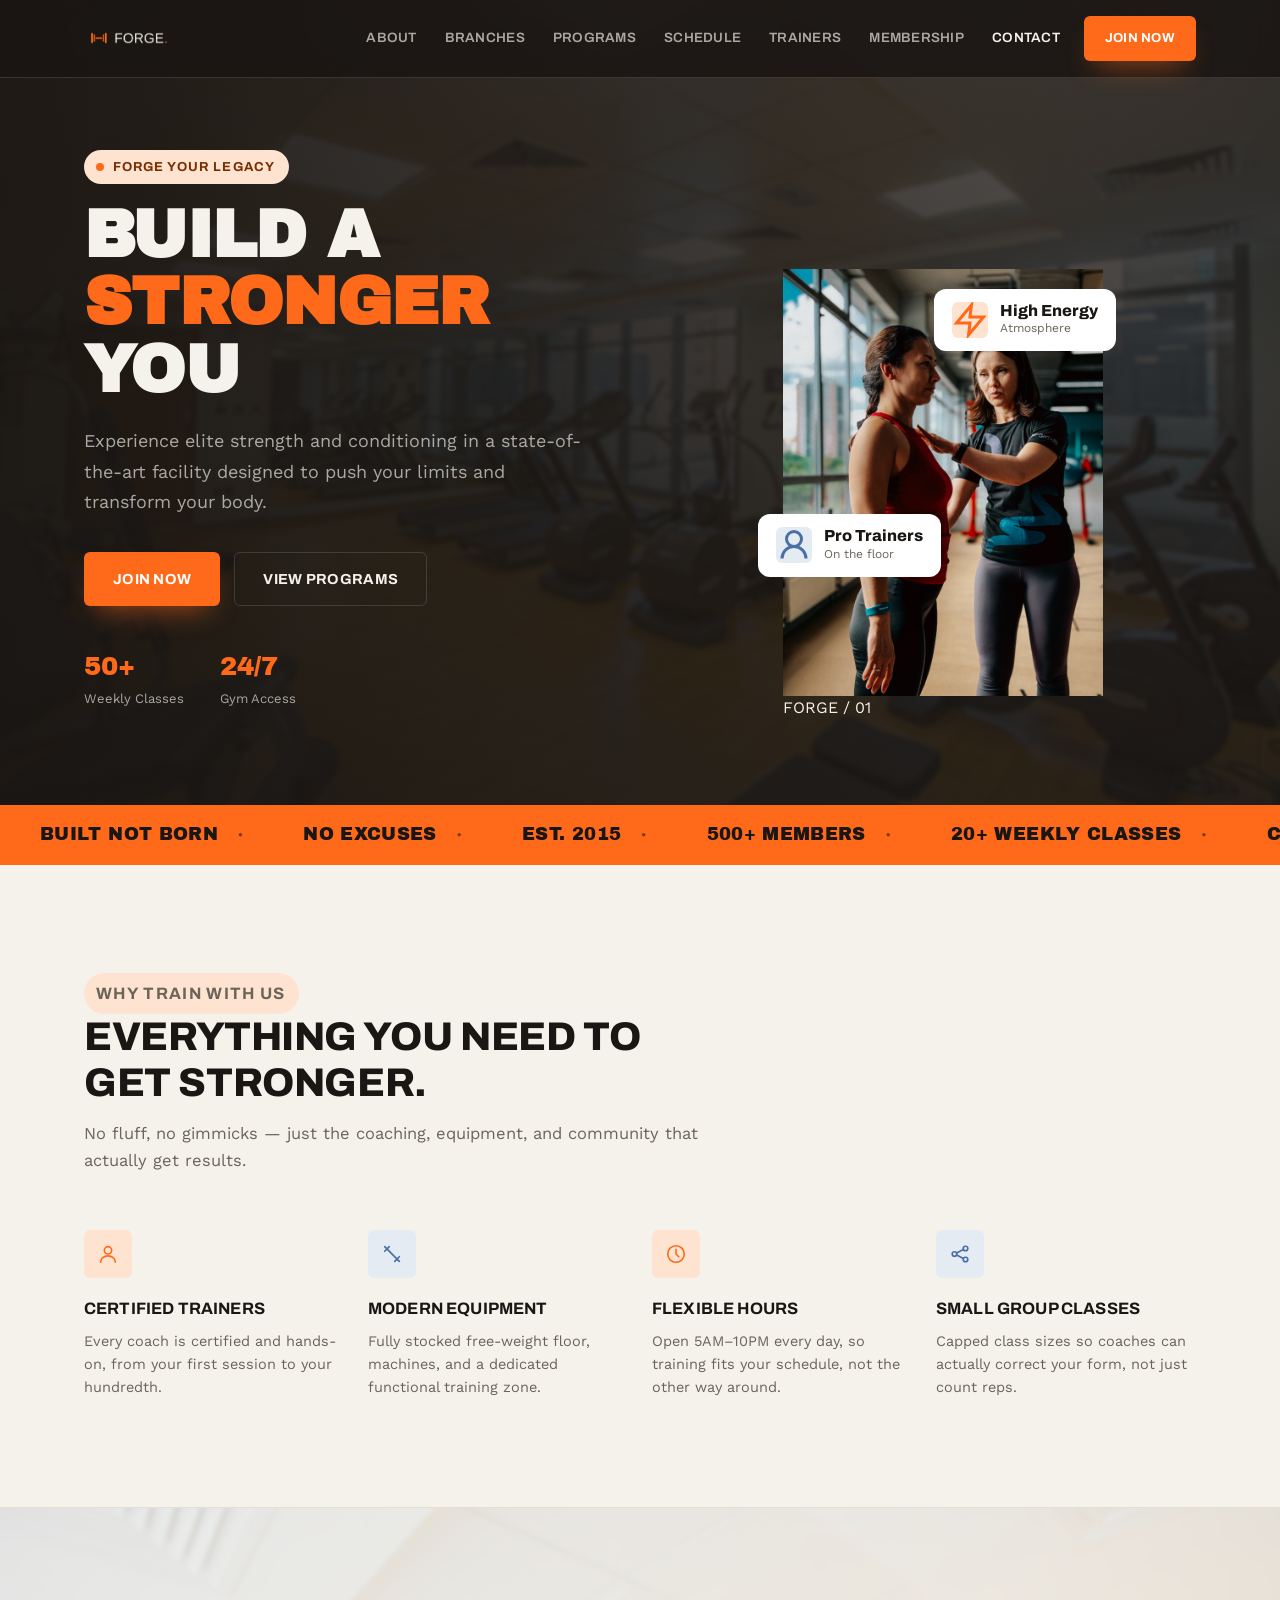
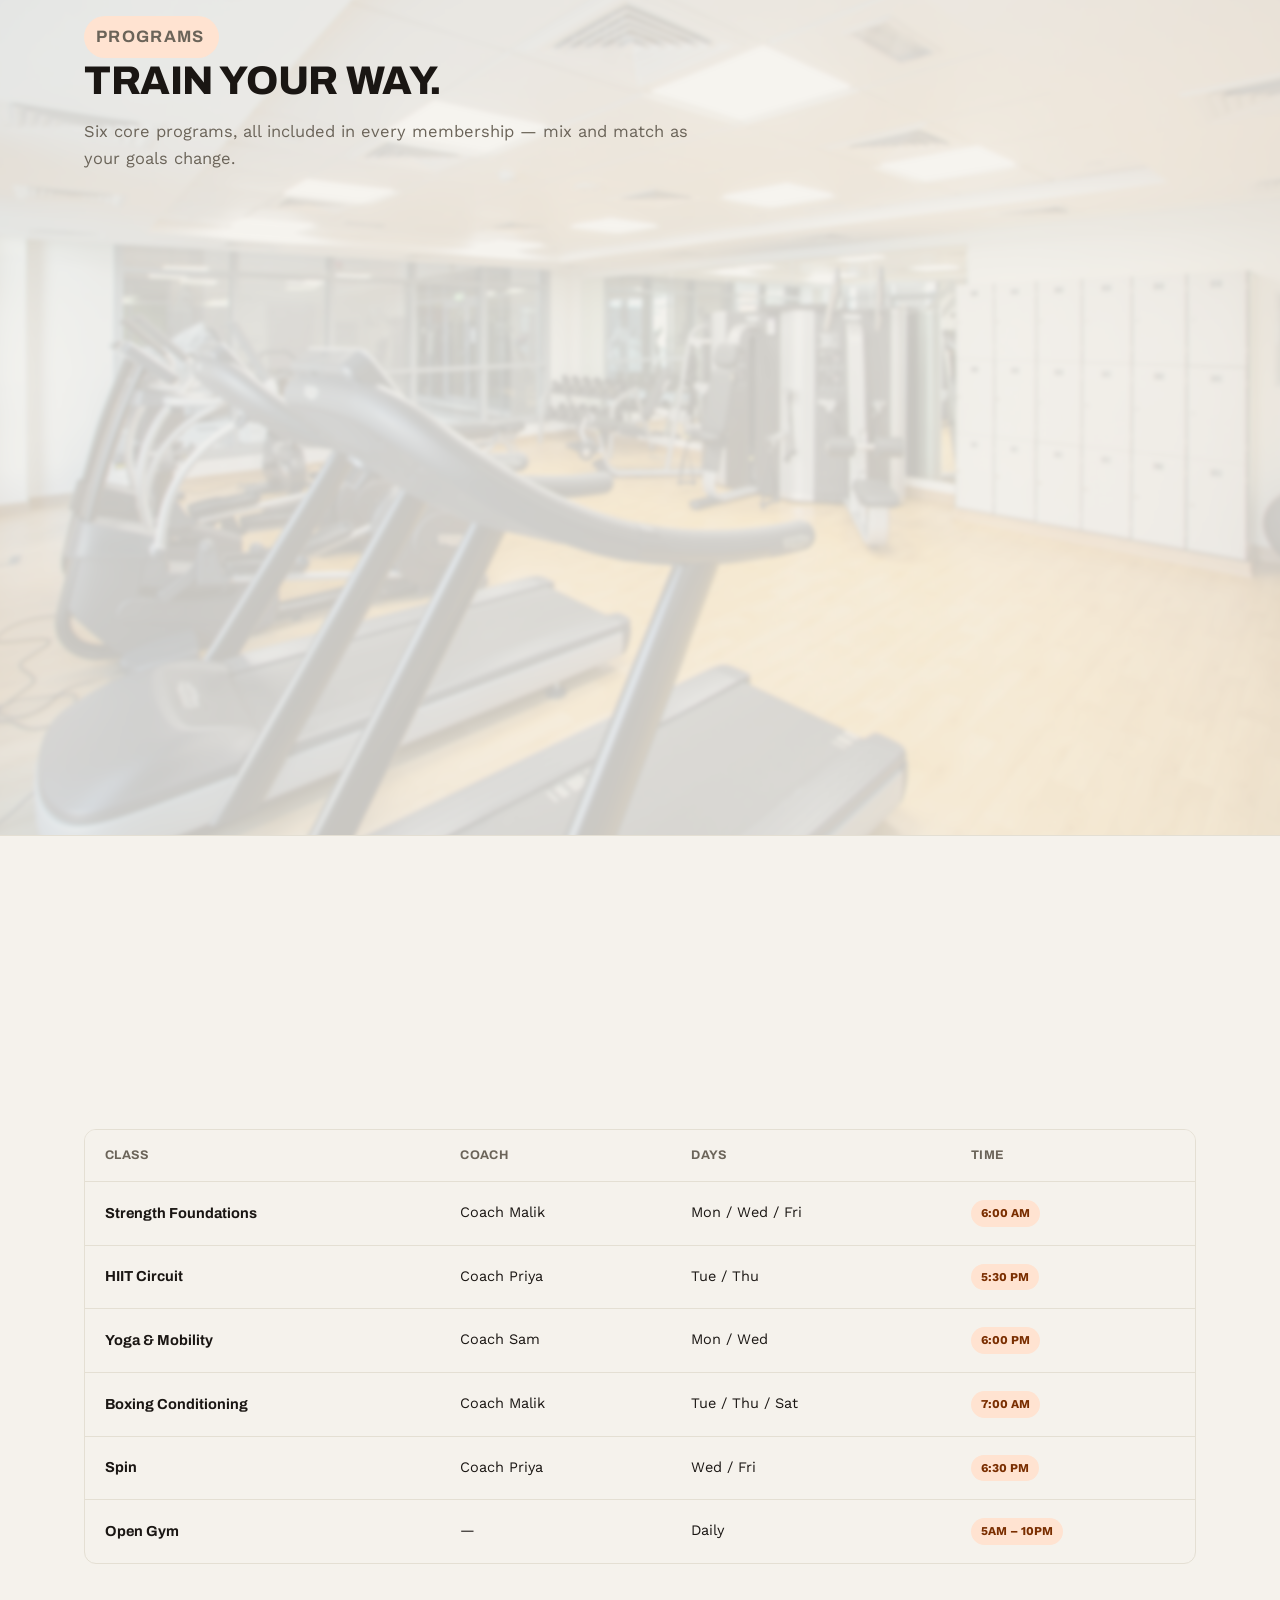
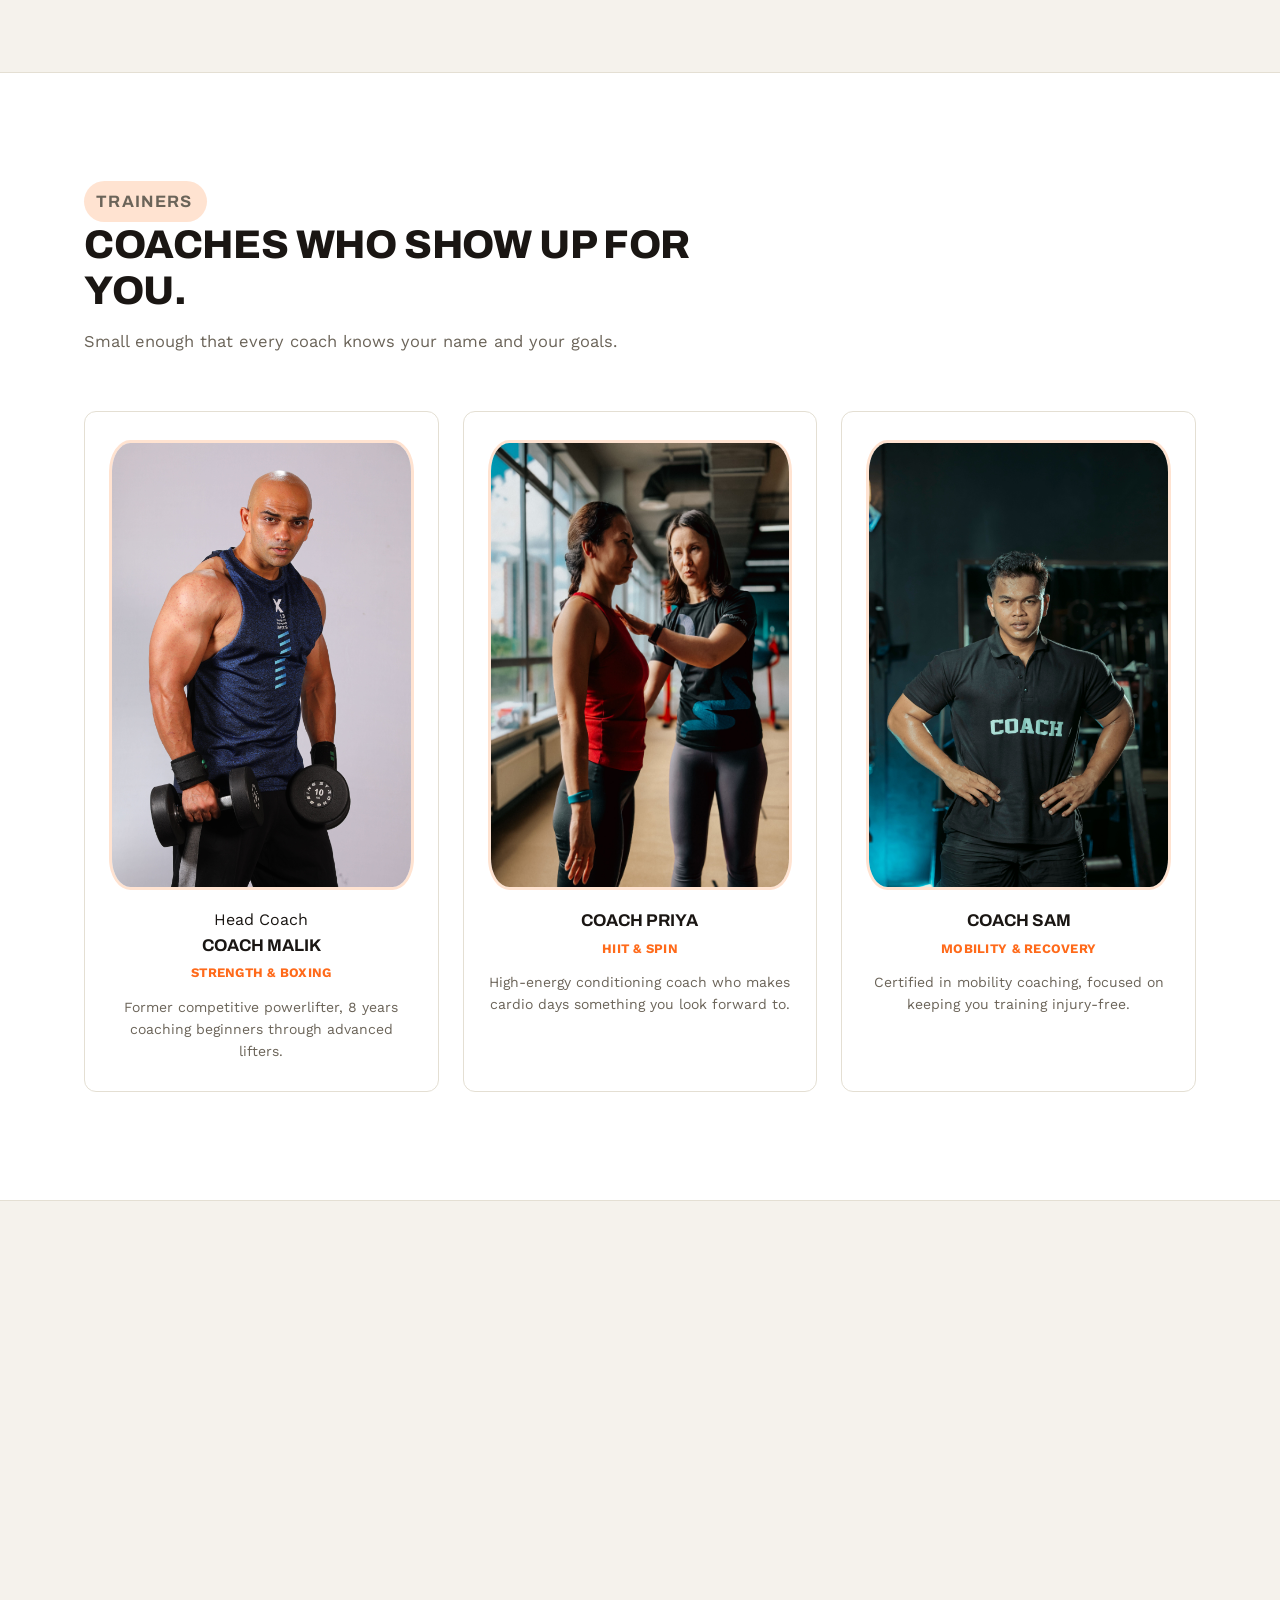
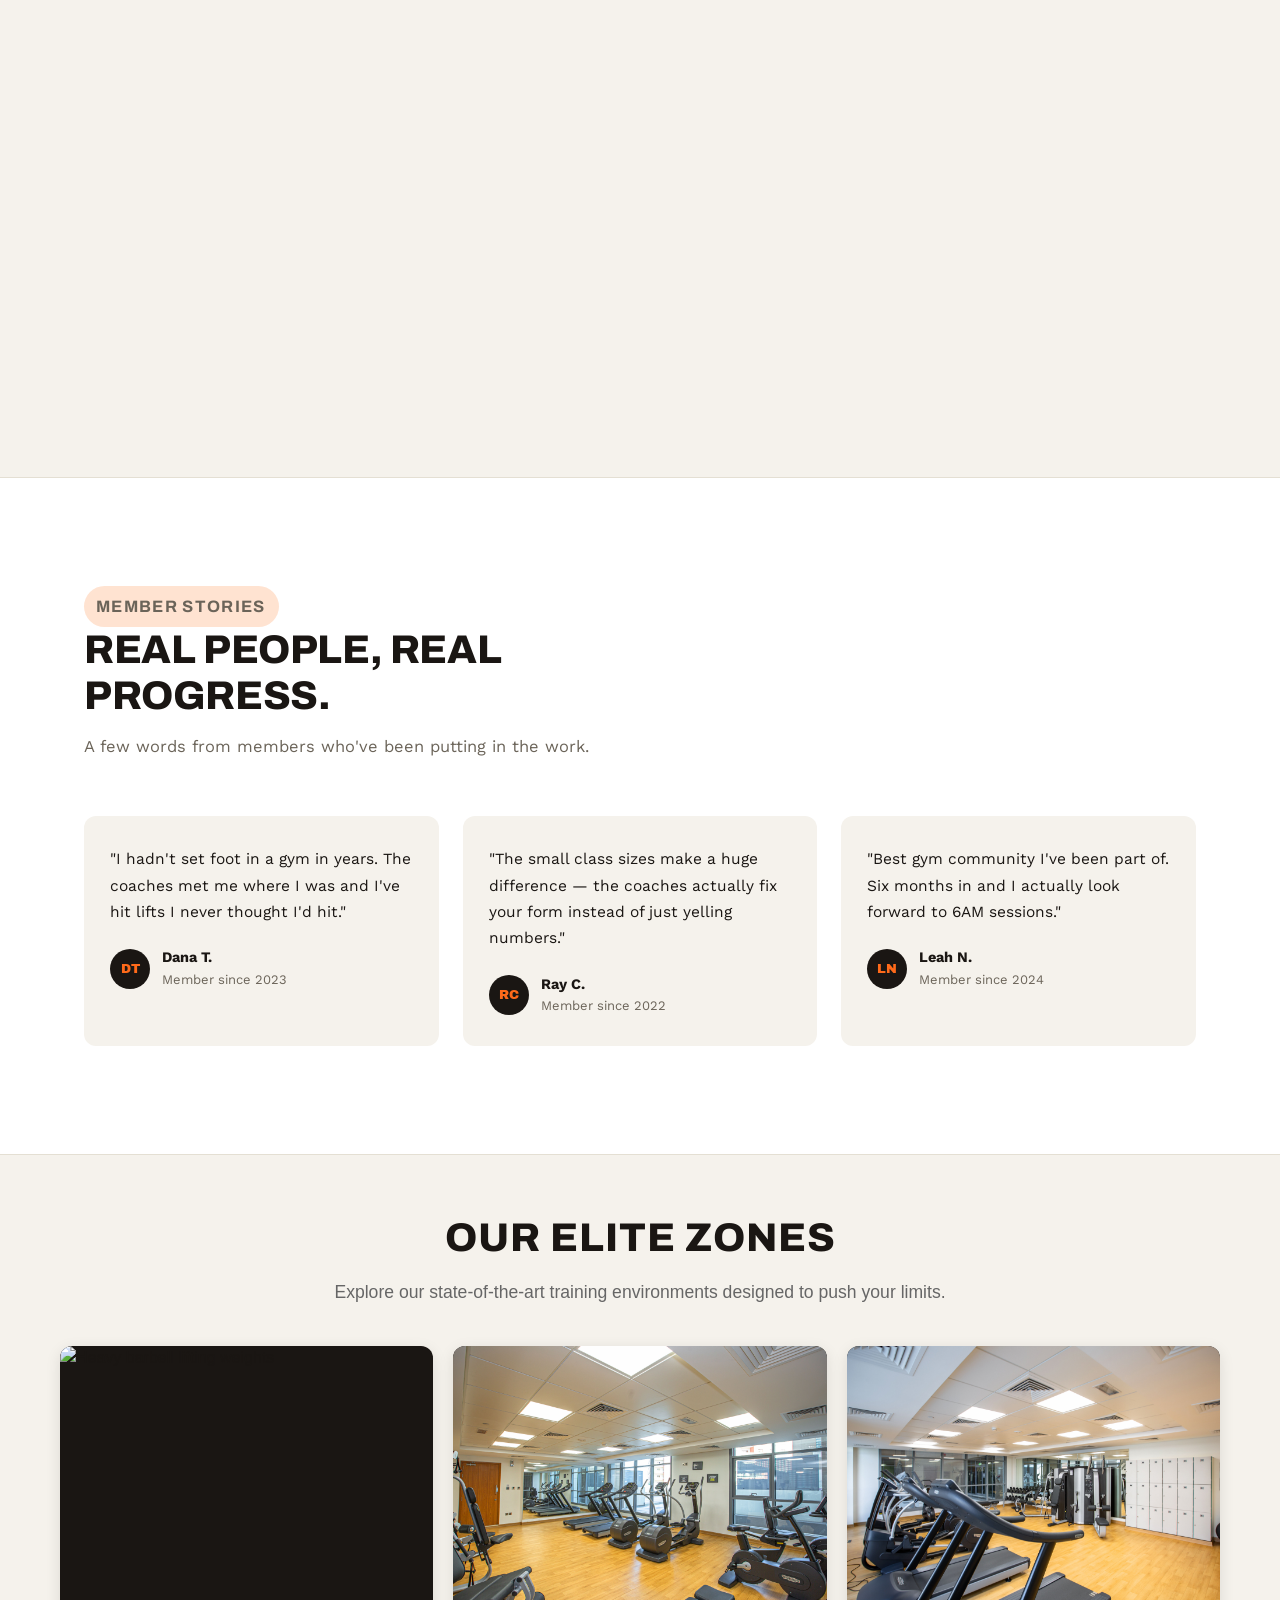
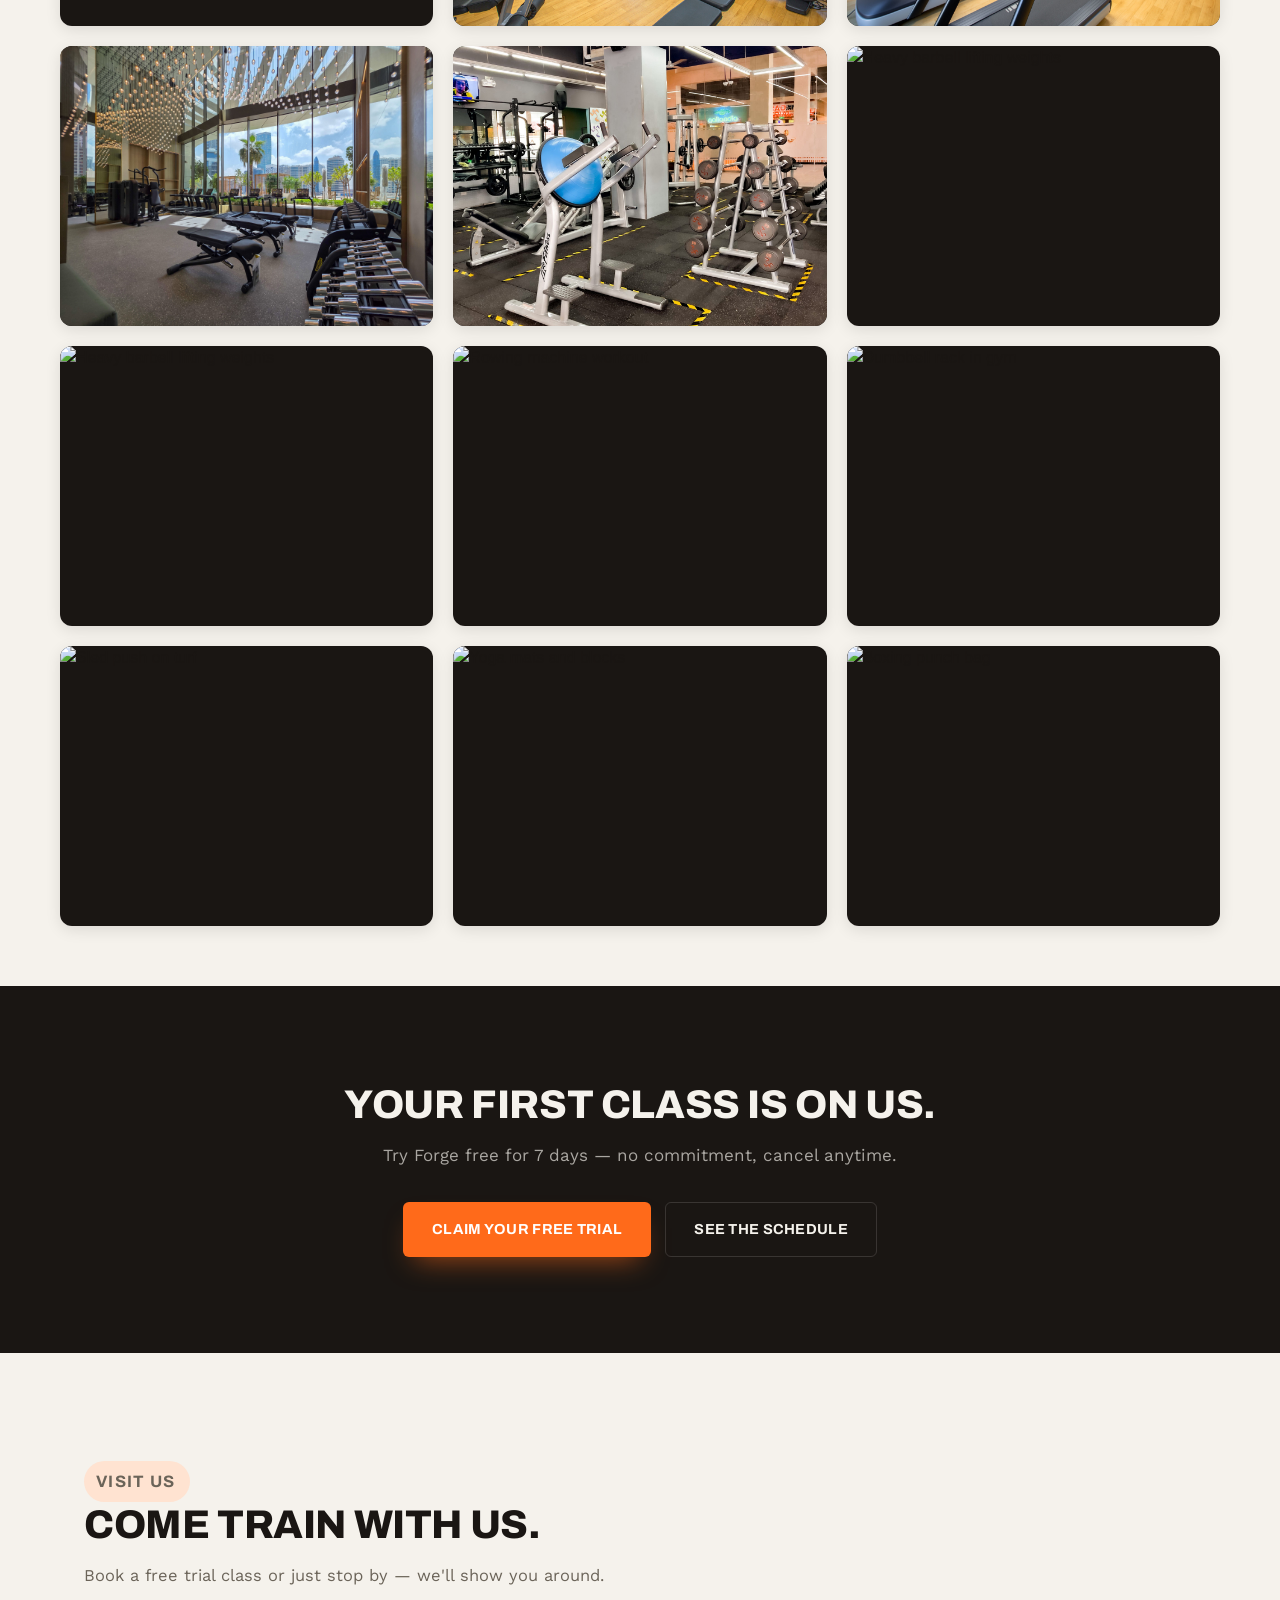
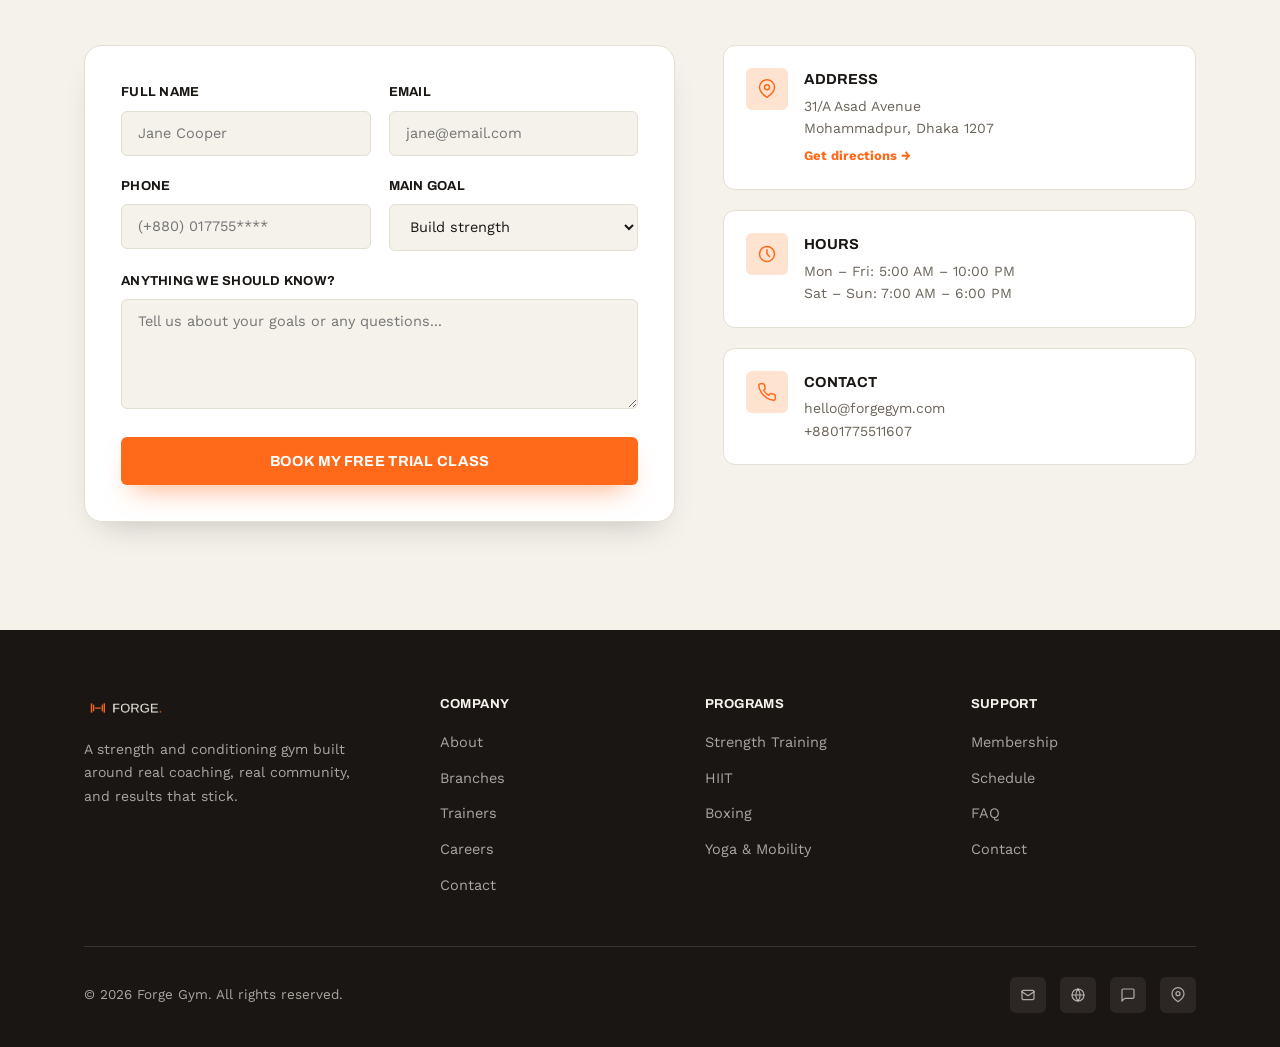
==== commit 06f03331: "v1.1" ====
--- a/index.html
+++ b/index.html
@@ -23,6 +23,8 @@
     </a>
 
     <nav class="nav-links" id="navLinks">
+      <a href="about.html">About</a>
+      <a href="branches.html">Branches</a>
       <a href="#programs">Programs</a>
       <a href="#schedule">Schedule</a>
       <a href="#trainers">Trainers</a>
@@ -30,7 +32,7 @@
       <a href="#contact">Contact</a>
     </nav>
 
-    <a class="btn btn-primary btn-small" href="#contact">Join now</a>
+    <a class="btn btn-primary btn-small" href="auth.html">Join now</a>
 
     <button class="nav-toggle" id="navToggle" aria-label="Toggle menu" aria-expanded="false">
       <span></span><span></span><span></span>
@@ -52,7 +54,7 @@
       <p class="lede">Experience elite strength and conditioning in a state-of-the-art facility designed to push your limits and transform your body.</p>
       
       <div class="hero-actions">
-        <a href="#memberships" class="btn btn-primary">Join Now</a>
+        <a href="checkout.html" class="btn btn-primary">Join Now</a>
         <a href="#programs" class="btn btn-ghost-light">View Programs</a>
       </div>
 
@@ -70,29 +72,19 @@
 
     <!-- Right Column: Spinning Plate & Badges -->
     <div class="hero-visual">
-      <!-- Spinning Weight Plate -->
+      <!-- Animated coach portrait -->
       <div class="plate-wrap">
-        <svg class="plate-svg" viewBox="0 0 200 200" xmlns="http://www.w3.org/2000/svg" aria-hidden="true">
-          <circle cx="100" cy="100" r="92" fill="none" stroke="#FF6A1A" stroke-width="10"/>
-          <circle cx="100" cy="100" r="66" fill="none" stroke="#4A6FA5" stroke-width="6" stroke-dasharray="4 8"/>
-          <circle cx="100" cy="100" r="34" fill="#F5F2EC"/>
-          <g fill="#FF6A1A">
-            <circle cx="100" cy="24" r="5"/>
-            <circle cx="152" cy="52" r="5"/>
-            <circle cx="152" cy="148" r="5"/>
-            <circle cx="100" cy="176" r="5"/>
-            <circle cx="48" cy="148" r="5"/>
-            <circle cx="48" cy="52" r="5"/>
-          </g>
-          <!-- Inner Dumbbell -->
-          <g fill="#1A1613">
-            <rect x="84" y="97" width="32" height="6" rx="2" />
-            <rect x="78" y="88" width="6" height="24" rx="2" />
-            <rect x="72" y="92" width="6" height="16" rx="2" />
-            <rect x="116" y="88" width="6" height="24" rx="2" />
-            <rect x="122" y="92" width="6" height="16" rx="2" />
-          </g>
-        </svg>
+        <div class="orbit-glow"></div>
+        <div class="orbit-ring orbit-ring-one"></div>
+        <div class="orbit-ring orbit-ring-two"></div>
+        <div class="orbit-ring orbit-ring-three"></div>
+        <div class="portrait-frame">
+          <img class="hero-person" src="./assets/Gym/Trainer3.jpg" alt="Forge coach guiding an athlete">
+          <span class="orbit-stamp">FORGE / 01</span>
+        </div>
+        <span class="orbit-node orbit-node-one"></span>
+        <span class="orbit-node orbit-node-two"></span>
+        <span class="orbit-node orbit-node-three"></span>
 
         <!-- Floating Badges -->
         <div class="float-badge badge-1">
@@ -329,7 +321,7 @@
             <li><svg viewBox="0 0 24 24" fill="none" stroke="currentColor" stroke-width="2" stroke-linecap="round" stroke-linejoin="round"><path d="M20 6L9 17l-5-5"/></svg>Standard hours (6AM–9PM)</li>
             <li><svg viewBox="0 0 24 24" fill="none" stroke="currentColor" stroke-width="2" stroke-linecap="round" stroke-linejoin="round"><path d="M20 6L9 17l-5-5"/></svg>Locker room access</li>
           </ul>
-          <a href="#contact" class="btn btn-ghost btn-block">Get started</a>
+          <a href="checkout.html?plan=basic" class="btn btn-ghost btn-block">Get started</a>
         </div>
 
         <div class="plan-card featured reveal">
@@ -342,7 +334,7 @@
             <li><svg viewBox="0 0 24 24" fill="none" stroke="currentColor" stroke-width="2" stroke-linecap="round" stroke-linejoin="round"><path d="M20 6L9 17l-5-5"/></svg>Extended hours (5AM–10PM)</li>
             <li><svg viewBox="0 0 24 24" fill="none" stroke="currentColor" stroke-width="2" stroke-linecap="round" stroke-linejoin="round"><path d="M20 6L9 17l-5-5"/></svg>1 guest pass / month</li>
           </ul>
-          <a href="#contact" class="btn btn-primary btn-block">Get started</a>
+          <a href="checkout.html?plan=pro" class="btn btn-primary btn-block">Get started</a>
         </div>
 
         <div class="plan-card reveal">
@@ -354,7 +346,7 @@
             <li><svg viewBox="0 0 24 24" fill="none" stroke="currentColor" stroke-width="2" stroke-linecap="round" stroke-linejoin="round"><path d="M20 6L9 17l-5-5"/></svg>Priority class booking</li>
             <li><svg viewBox="0 0 24 24" fill="none" stroke="currentColor" stroke-width="2" stroke-linecap="round" stroke-linejoin="round"><path d="M20 6L9 17l-5-5"/></svg>Monthly nutrition check-in</li>
           </ul>
-          <a href="#contact" class="btn btn-ghost btn-block">Get started</a>
+          <a href="checkout.html?plan=elite" class="btn btn-ghost btn-block">Get started</a>
         </div>
       </div>
     </div>
@@ -523,7 +515,7 @@
       <h2>Your first class is on us.</h2>
       <p>Try Forge free for 7 days — no commitment, cancel anytime.</p>
       <div class="cta-actions">
-        <a href="#contact" class="btn btn-primary">Claim your free trial</a>
+        <a href="auth.html" class="btn btn-primary">Claim your free trial</a>
         <a href="#schedule" class="btn btn-ghost-light">See the schedule</a>
       </div>
     </div>
@@ -617,7 +609,8 @@
       <div class="footer-col">
         <h5>Company</h5>
         <ul>
-          <li><a href="#top">About</a></li>
+          <li><a href="about.html">About</a></li>
+          <li><a href="branches.html">Branches</a></li>
           <li><a href="#trainers">Trainers</a></li>
           <li><a href="#">Careers</a></li>
           <li><a href="#contact">Contact</a></li>
@@ -635,7 +628,7 @@
       <div class="footer-col">
         <h5>Support</h5>
         <ul>
-          <li><a href="#membership">Membership</a></li>
+          <li><a href="checkout.html">Membership</a></li>
           <li><a href="#schedule">Schedule</a></li>
           <li><a href="#">FAQ</a></li>
           <li><a href="#contact">Contact</a></li>
--- a/css/style.css
+++ b/css/style.css
@@ -0,0 +1,651 @@
+/* =========================================================
+   FORGE — Strength & Conditioning Gym
+   Signature: bold, industrial energy — a spinning weight
+   plate in the hero, a scrolling ticker band cut across the
+   page like sheared steel, sharp-edged cards throughout.
+   ========================================================= */
+
+:root{
+  --ink: #1A1613;
+  --ink-soft: #6B6459;
+  --dark-surface: #221D18;
+  --bg: #F5F2EC;
+  --surface: #FFFFFF;
+  --line: #E4DFD3;
+  --line-dark: rgba(245,242,236,.14);
+  --on-dark: #F5F2EC;
+  --on-dark-soft: rgba(245,242,236,.66);
+
+  --ember: #FF6A1A;
+  --ember-soft: #FFE3D1;
+  --ember-ink: #7A2E00;
+  --steel: #4A6FA5;
+  --steel-soft: #E4EBF3;
+
+  --radius-lg: 18px;
+  --radius-md: 12px;
+  --radius-sm: 6px;
+
+  --shadow-lg: 0 28px 56px -28px rgba(26,22,19,.35);
+  --shadow-md: 0 16px 32px -18px rgba(26,22,19,.28);
+
+  --font-display: "Archivo Black", "Arial Black", sans-serif;
+  --font-heading: "Archivo", "Segoe UI", sans-serif;
+  --font-body: "Work Sans", "Segoe UI", sans-serif;
+
+  --nav-h: 78px;
+}
+
+*, *::before, *::after{ box-sizing: border-box; }
+html{ scroll-behavior: smooth; -webkit-text-size-adjust: 100%; }
+
+body{
+  margin: 0;
+  background: var(--bg);
+  color: var(--ink);
+  font-family: var(--font-body);
+  font-size: 16px;
+  line-height: 1.55;
+  -webkit-font-smoothing: antialiased;
+}
+
+img{ max-width: 100%; display: block; }
+a{ color: inherit; text-decoration: none; }
+ul{ margin: 0; padding: 0; list-style: none; }
+button{ font-family: inherit; }
+table{ border-collapse: collapse; width: 100%; }
+
+section[id]{ scroll-margin-top: var(--nav-h); }
+::selection{ background: var(--ember); color: #fff; }
+
+a:focus-visible, button:focus-visible, input:focus-visible, textarea:focus-visible, select:focus-visible{
+  outline: 2px solid var(--ember);
+  outline-offset: 3px;
+  border-radius: 3px;
+}
+
+@media (prefers-reduced-motion: reduce){
+  *, *::before, *::after{
+    animation-duration: 0.001ms !important;
+    animation-iteration-count: 1 !important;
+    transition-duration: 0.001ms !important;
+    scroll-behavior: auto !important;
+  }
+}
+
+/* ---------- layout helpers ---------- */
+.section-inner{ max-width: 1160px; margin: 0 auto; padding: 0 24px; }
+.section{ padding: 108px 0; }
+.section-alt{ background: var(--surface); border-top: 1px solid var(--line); border-bottom: 1px solid var(--line); }
+
+.eyebrow{
+  display: inline-flex; align-items: center; gap: 9px;
+  font-family: var(--font-heading); font-weight: 700;
+  font-size: 13px; letter-spacing: .08em; text-transform: uppercase;
+  color: var(--ember-ink);
+  background: var(--ember-soft);
+  padding: 7px 14px 7px 12px;
+  border-radius: 999px;
+  margin: 0 0 18px;
+}
+
+.section-head{ max-width: 620px; margin: 0 0 56px; }
+.section-head.center{ margin-left: auto; margin-right: auto; text-align: center; }
+
+h2{
+  font-family: var(--font-heading);
+  font-weight: 800;
+  font-size: clamp(28px, 3.6vw, 40px);
+  letter-spacing: -0.01em;
+  line-height: 1.15;
+  margin: 0 0 14px;
+  text-transform: uppercase;
+}
+
+.section-head p{ color: var(--ink-soft); font-size: 16.5px; line-height: 1.65; margin: 0; }
+
+.pulse-dot{
+  width: 8px; height: 8px; border-radius: 50%;
+  background: var(--ember);
+  display: inline-block; flex: none;
+  animation: blink 1.8s ease-in-out infinite;
+}
+@keyframes blink{ 0%,100%{ opacity: 1; } 50%{ opacity: .35; } }
+
+/* ---------- buttons ---------- */
+.btn{
+  display: inline-flex; align-items: center; gap: 8px;
+  padding: 15px 28px;
+  border-radius: var(--radius-sm);
+  font-family: var(--font-heading);
+  font-weight: 700; font-size: 14.5px;
+  letter-spacing: .02em; text-transform: uppercase;
+  border: 1px solid transparent;
+  cursor: pointer;
+  transition: transform .15s ease, box-shadow .15s ease, border-color .15s ease, color .15s ease, background .15s ease;
+}
+.btn-primary{ background: var(--ember); color: #fff; box-shadow: 0 14px 28px -12px rgba(255,106,26,.6); }
+.btn-primary:hover{ transform: translateY(-2px); box-shadow: 0 18px 32px -12px rgba(255,106,26,.7); }
+
+.btn-dark{ background: var(--ink); color: var(--on-dark); }
+.btn-dark:hover{ transform: translateY(-2px); box-shadow: var(--shadow-md); }
+
+.btn-ghost{ background: transparent; border-color: var(--line); color: var(--ink); }
+.btn-ghost:hover{ border-color: var(--ember); color: var(--ember); transform: translateY(-2px); }
+
+.btn-ghost-light{ background: transparent; border-color: var(--line-dark); color: var(--on-dark); }
+.btn-ghost-light:hover{ border-color: var(--on-dark); transform: translateY(-2px); }
+
+.btn-small{ padding: 11px 20px; font-size: 13px; }
+.btn-block{ width: 100%; justify-content: center; }
+
+/* ---------- nav ---------- */
+.nav{
+  position: fixed; top: 0; left: 0; right: 0; z-index: 50;
+  height: var(--nav-h);
+  display: flex; align-items: center;
+  background: rgba(26,22,19,.86);
+  backdrop-filter: blur(10px); -webkit-backdrop-filter: blur(10px);
+  border-bottom: 1px solid var(--line-dark);
+}
+.nav-inner{
+  max-width: 1160px; margin: 0 auto; padding: 0 24px; width: 100%;
+  display: flex; align-items: center; gap: 24px;
+}
+.brand{ display: flex; align-items: center; margin-right: auto; }
+.brand img{ height: 30px; width: auto; }
+
+.nav-links{ display: flex; align-items: center; gap: 28px; }
+.nav-links a{
+  font-family: var(--font-heading); font-weight: 600; font-size: 13.5px;
+  letter-spacing: .02em; text-transform: uppercase;
+  color: var(--on-dark-soft);
+  transition: color .15s ease;
+}
+.nav-links a:hover, .nav-links a.active{ color: var(--on-dark); }
+
+.nav-toggle{
+  display: none; width: 38px; height: 38px;
+  border: 1px solid var(--line-dark); border-radius: var(--radius-sm); background: transparent;
+  align-items: center; justify-content: center; flex-direction: column; gap: 4px;
+  cursor: pointer;
+}
+.nav-toggle span{ width: 17px; height: 2px; background: var(--on-dark); border-radius: 2px; transition: transform .2s ease, opacity .2s ease; }
+.nav-toggle[aria-expanded="true"] span:nth-child(1){ transform: translateY(6px) rotate(45deg); }
+.nav-toggle[aria-expanded="true"] span:nth-child(2){ opacity: 0; }
+.nav-toggle[aria-expanded="true"] span:nth-child(3){ transform: translateY(-6px) rotate(-45deg); }
+
+/* ---------- hero ---------- */
+.hero{
+  position: relative;
+  isolation: isolate;
+  background: var(--ink); color: var(--on-dark);
+  padding: calc(var(--nav-h) + 72px) 0 96px;
+  overflow: hidden;
+}
+.hero::before,
+.hero::after{
+  content: "";
+  position: absolute;
+  inset: 0;
+  pointer-events: none;
+}
+.hero::before{
+  z-index: -2;
+  background: url("../assets/Gym/internal1.jpg") center / cover no-repeat;
+  filter: blur(2px);
+  transform: scale(1.04);
+}
+.hero::after{
+  z-index: -1;
+  background:
+    linear-gradient(90deg, rgba(26,22,19,.94) 0%, rgba(26,22,19,.78) 47%, rgba(26,22,19,.58) 100%),
+    linear-gradient(180deg, rgba(26,22,19,.28), rgba(26,22,19,.74));
+}
+.hero-inner{
+  max-width: 1160px; margin: 0 auto; padding: 0 24px;
+  display: grid; grid-template-columns: 1.05fr .95fr; gap: 48px; align-items: center;
+}
+
+.hero-text h1{
+  font-family: var(--font-display);
+  font-size: clamp(38px, 5.6vw, 66px);
+  line-height: 1.02;
+  letter-spacing: -0.01em;
+  text-transform: uppercase;
+  margin: 0 0 22px;
+}
+.hero-text h1 .hl{ color: var(--ember); }
+
+.hero-text .lede{
+  color: var(--on-dark-soft); font-size: 18px; line-height: 1.7;
+  max-width: 46ch; margin: 0 0 34px;
+}
+
+.hero-actions{ display: flex; gap: 14px; flex-wrap: wrap; margin-bottom: 40px; }
+
+.hero-stats{ display: flex; gap: 36px; flex-wrap: wrap; }
+.hero-stats .stat-num{ font-family: var(--font-display); font-size: 26px; color: var(--ember); }
+.hero-stats .stat-label{ font-size: 13px; color: var(--on-dark-soft); margin-top: 2px; }
+
+/* hero visual: spinning plate + floating badges */
+.hero-visual{ position: relative; display: flex; align-items: center; justify-content: center; min-height: 360px; }
+
+.plate-wrap{ width: 320px; height: 320px; position: relative; }
+.plate-svg{ width: 100%; height: 100%; animation: spin 26s linear infinite; }
+@keyframes spin{ to{ transform: rotate(360deg); } }
+
+.float-badge{
+  position: absolute;
+  background: var(--surface); color: var(--ink);
+  border-radius: var(--radius-md);
+  box-shadow: var(--shadow-lg);
+  padding: 13px 18px;
+  display: flex; align-items: center; gap: 12px;
+  animation: rise .7s ease both;
+}
+.float-badge.badge-1{ top: 6%; right: -4%; }
+.float-badge.badge-2{ bottom: 4%; left: -8%; }
+@keyframes rise{ from{ opacity: 0; transform: translateY(14px); } to{ opacity: 1; transform: translateY(0); } }
+
+.float-badge .icon{
+  width: 36px; height: 36px; border-radius: var(--radius-sm);
+  display: flex; align-items: center; justify-content: center; flex: none;
+}
+.float-badge.badge-1 .icon{ background: var(--ember-soft); color: var(--ember); }
+.float-badge.badge-2 .icon{ background: var(--steel-soft); color: var(--steel); }
+.float-badge .num{ font-family: var(--font-heading); font-weight: 800; font-size: 16px; line-height: 1.1; }
+.float-badge .cap{ font-size: 12px; color: var(--ink-soft); }
+
+/* ---------- ticker ---------- */
+.ticker{
+  background: var(--ember);
+  overflow: hidden;
+  padding: 16px 0;
+  white-space: nowrap;
+}
+.ticker-track{ display: inline-flex; animation: ticker 26s linear infinite; }
+.ticker-track span{
+  font-family: var(--font-display);
+  font-size: 18px;
+  color: var(--ink);
+  text-transform: uppercase;
+  letter-spacing: .02em;
+  padding: 0 20px;
+  display: inline-flex; align-items: center; gap: 20px;
+}
+.ticker-track span::after{ content: "●"; font-size: 8px; opacity: .55; }
+@keyframes ticker{ from{ transform: translateX(0); } to{ transform: translateX(-50%); } }
+
+/* ---------- features ---------- */
+.feature-grid{ display: grid; grid-template-columns: repeat(4, 1fr); gap: 24px; }
+.feature-card{ text-align: left; }
+.feature-icon{
+  width: 48px; height: 48px; border-radius: var(--radius-sm);
+  background: var(--ember-soft); color: var(--ember);
+  display: flex; align-items: center; justify-content: center;
+  margin-bottom: 18px;
+}
+.feature-icon svg{ width: 22px; height: 22px; }
+.feature-card:nth-child(even) .feature-icon{ background: var(--steel-soft); color: var(--steel); }
+.feature-card h3{ font-family: var(--font-heading); font-size: 16.5px; font-weight: 700; margin: 0 0 8px; text-transform: uppercase; letter-spacing: .01em; }
+.feature-card p{ color: var(--ink-soft); font-size: 14.5px; line-height: 1.6; margin: 0; }
+
+/* ---------- programs ---------- */
+#programs{
+  position: relative;
+  isolation: isolate;
+  overflow: hidden;
+  background: var(--surface);
+}
+#programs::before,
+#programs::after{
+  content: "";
+  position: absolute;
+  inset: 0;
+  pointer-events: none;
+}
+#programs::before{
+  z-index: -2;
+  background: url("../assets/Gym/internal2.jpg") center / cover no-repeat;
+  filter: blur(2px);
+  transform: scale(1.03);
+}
+#programs::after{
+  z-index: -1;
+  background: rgba(245,242,236,.82);
+}
+#programs > .section-inner{ position: relative; z-index: 1; }
+.program-grid{ display: grid; grid-template-columns: repeat(3, 1fr); gap: 24px; }
+.program-card{
+  background: var(--surface); border: 1px solid var(--line); border-radius: var(--radius-md);
+  padding: 30px 26px;
+  transition: transform .2s ease, box-shadow .2s ease, border-color .2s ease;
+}
+.program-card:hover{ transform: translateY(-6px); box-shadow: var(--shadow-lg); border-color: transparent; }
+.program-icon{
+  width: 46px; height: 46px; border-radius: var(--radius-sm);
+  display: flex; align-items: center; justify-content: center;
+  margin-bottom: 20px;
+}
+.program-icon svg{ width: 22px; height: 22px; }
+.program-card:nth-child(6n+1) .program-icon{ background: var(--ember-soft); color: var(--ember); }
+.program-card:nth-child(6n+2) .program-icon{ background: var(--steel-soft); color: var(--steel); }
+.program-card:nth-child(6n+3) .program-icon{ background: var(--ember-soft); color: var(--ember); }
+.program-card:nth-child(6n+4) .program-icon{ background: var(--steel-soft); color: var(--steel); }
+.program-card:nth-child(6n+5) .program-icon{ background: var(--ember-soft); color: var(--ember); }
+.program-card:nth-child(6n+6) .program-icon{ background: var(--steel-soft); color: var(--steel); }
+.program-card h3{ font-family: var(--font-heading); font-size: 18px; font-weight: 700; margin: 0 0 10px; text-transform: uppercase; }
+.program-card p{ color: var(--ink-soft); font-size: 14.5px; line-height: 1.65; margin: 0; }
+
+/* ---------- schedule ---------- */
+.schedule-wrap{ overflow-x: auto; border: 1px solid var(--line); border-radius: var(--radius-md); }
+.schedule{ min-width: 640px; }
+.schedule th{
+  font-family: var(--font-heading); text-transform: uppercase; letter-spacing: .03em;
+  font-size: 12.5px; color: var(--ink-soft); font-weight: 700;
+  text-align: left; padding: 16px 20px; background: var(--panel, var(--bg)); border-bottom: 1px solid var(--line);
+}
+.schedule td{ padding: 18px 20px; border-bottom: 1px solid var(--line); font-size: 14.5px; }
+.schedule tr:last-child td{ border-bottom: none; }
+.schedule .class-name{ font-weight: 700; font-family: var(--font-heading); }
+.schedule .tag{
+  display: inline-block; background: var(--ember-soft); color: var(--ember-ink);
+  font-size: 12px; font-weight: 700; padding: 4px 10px; border-radius: 999px;
+}
+
+/* ---------- trainers ---------- */
+.trainer-grid{ display: grid; grid-template-columns: repeat(3, 1fr); gap: 24px; }
+.trainer-card{
+  background: var(--surface); border: 1px solid var(--line); border-radius: var(--radius-md);
+  padding: 28px 24px; text-align: center;
+  transition: transform .2s ease, box-shadow .2s ease;
+}
+.trainer-card:hover{ transform: translateY(-6px); box-shadow: var(--shadow-md); }
+.trainer-avatar{
+  width: 350px; height: 450px; border-radius: 7%;
+  margin: 0 auto 18px;
+  display: flex; align-items: center; justify-content: center;
+  background: var(--ink); color: var(--ember);
+  font-family: var(--font-display); font-size: 22px;
+  border: 3px solid var(--ember-soft);
+}
+.trainer-card h3{ font-family: var(--font-heading); font-size: 17px; font-weight: 700; margin: 0 0 4px; text-transform: uppercase; }
+.trainer-role{ color: var(--ember); font-size: 13px; font-weight: 700; text-transform: uppercase; letter-spacing: .02em; margin: 0 0 12px; }
+.trainer-card p.bio{ color: var(--ink-soft); font-size: 14px; line-height: 1.6; margin: 0; }
+
+/* ---------- membership ---------- */
+.membership-grid{ display: grid; grid-template-columns: repeat(3, 1fr); gap: 24px; align-items: stretch; }
+.plan-card{
+  background: var(--surface); border: 1px solid var(--line); border-radius: var(--radius-lg);
+  padding: 34px 30px; display: flex; flex-direction: column;
+  transition: transform .2s ease, box-shadow .2s ease;
+}
+.plan-card:hover{ transform: translateY(-6px); box-shadow: var(--shadow-md); }
+.plan-card.featured{
+  background: var(--ink); color: var(--on-dark); border-color: var(--ink);
+  transform: scale(1.03); box-shadow: var(--shadow-lg);
+}
+.plan-card.featured:hover{ transform: scale(1.03) translateY(-6px); }
+.plan-card.featured .plan-desc,
+.plan-card.featured .price-suffix,
+.plan-card.featured .feature-list li{ color: var(--on-dark-soft); }
+.plan-card.featured .feature-list li svg{ color: var(--ember); }
+
+.plan-tag{
+  display: inline-flex; align-self: flex-start;
+  background: var(--ember); color: #fff;
+  font-family: var(--font-heading); font-size: 12px; font-weight: 700; letter-spacing: .03em; text-transform: uppercase;
+  padding: 5px 12px; border-radius: var(--radius-sm); margin-bottom: 16px;
+}
+.plan-name{ font-family: var(--font-heading); font-size: 20px; font-weight: 800; margin: 0 0 6px; text-transform: uppercase; }
+.plan-desc{ color: var(--ink-soft); font-size: 14px; margin: 0 0 22px; min-height: 40px; }
+.price-row{ display: flex; align-items: baseline; gap: 6px; margin-bottom: 26px; }
+.price-amount{ font-family: var(--font-display); font-size: 38px; }
+.price-suffix{ color: var(--ink-soft); font-size: 14px; }
+
+.feature-list{ margin: 0 0 28px; display: flex; flex-direction: column; gap: 12px; flex: 1; }
+.feature-list li{ display: flex; align-items: flex-start; gap: 10px; font-size: 14.5px; }
+.feature-list li svg{ width: 18px; height: 18px; flex: none; margin-top: 2px; color: var(--ember); }
+
+/* ---------- testimonials ---------- */
+.testimonial-grid{ display: grid; grid-template-columns: repeat(3, 1fr); gap: 24px; }
+.testimonial-card{ background: var(--bg); border-radius: var(--radius-md); padding: 30px 26px; }
+.testimonial-card blockquote{ margin: 0 0 22px; font-size: 15.5px; line-height: 1.7; }
+.testimonial-who{ display: flex; align-items: center; gap: 12px; }
+.testimonial-avatar{
+  width: 40px; height: 40px; border-radius: 50%;
+  background: var(--ink); color: var(--ember);
+  display: flex; align-items: center; justify-content: center;
+  font-family: var(--font-display); font-size: 13px; flex: none;
+}
+.testimonial-name{ font-weight: 700; font-size: 14.5px; }
+.testimonial-role{ font-size: 13px; color: var(--ink-soft); }
+
+/* ---------- cta banner (angled) ---------- */
+.cta-section{ position: relative; padding: 96px 0; overflow: hidden; }
+.cta-section::before{
+  content: "";
+  position: absolute; left: 0; right: 0; top: -6vw; bottom: -6vw;
+  background: var(--ink);
+  transform: skewY(-3deg);
+  z-index: 0;
+}
+.cta-inner{ position: relative; z-index: 1; text-align: center; max-width: 640px; margin: 0 auto; color: var(--on-dark); }
+.cta-inner h2{ color: var(--on-dark); }
+.cta-inner p{ color: var(--on-dark-soft); font-size: 17px; margin: 0 0 34px; }
+.cta-actions{ display: flex; gap: 14px; justify-content: center; flex-wrap: wrap; }
+
+/* ---------- contact ---------- */
+.contact-grid{ display: grid; grid-template-columns: 1fr .8fr; gap: 48px; align-items: start; }
+
+.contact-form{
+  background: var(--surface); border: 1px solid var(--line); border-radius: var(--radius-lg);
+  padding: 36px; box-shadow: var(--shadow-md);
+}
+.form-row{ display: grid; grid-template-columns: 1fr 1fr; gap: 18px; }
+.field{ margin-bottom: 20px; }
+.field label{ display: block; font-size: 13px; font-weight: 700; margin-bottom: 8px; font-family: var(--font-heading); text-transform: uppercase; letter-spacing: .02em; }
+.field input, .field select, .field textarea{
+  width: 100%; padding: 13px 16px; border-radius: var(--radius-sm);
+  border: 1px solid var(--line); background: var(--bg);
+  font-family: inherit; font-size: 14.5px; color: var(--ink);
+  transition: border-color .15s ease, background .15s ease;
+}
+.field input:focus, .field select:focus, .field textarea:focus{
+  outline: none; border-color: var(--ember); background: var(--surface);
+}
+.field textarea{ resize: vertical; min-height: 110px; }
+
+.form-success{
+  display: none; align-items: center; gap: 12px;
+  background: var(--ember-soft); color: var(--ember-ink);
+  padding: 16px 18px; border-radius: var(--radius-sm);
+  font-size: 14.5px; font-weight: 600; margin-top: 4px;
+}
+.form-success.show{ display: flex; }
+.form-success svg{ width: 20px; height: 20px; flex: none; }
+
+.contact-info{ display: flex; flex-direction: column; gap: 20px; }
+.info-card{
+  background: var(--surface); border: 1px solid var(--line); border-radius: var(--radius-md);
+  padding: 22px; display: flex; gap: 16px; align-items: flex-start;
+}
+.info-card .icon{
+  width: 42px; height: 42px; border-radius: var(--radius-sm);
+  background: var(--ember-soft); color: var(--ember);
+  display: flex; align-items: center; justify-content: center; flex: none;
+}
+.info-card .icon svg{ width: 20px; height: 20px; }
+.info-card h4{ font-family: var(--font-heading); font-size: 14.5px; font-weight: 700; margin: 0 0 4px; text-transform: uppercase; }
+.info-card p{ font-size: 14px; color: var(--ink-soft); margin: 0; line-height: 1.6; }
+.info-card a.map-link{ font-size: 13px; color: var(--ember); font-weight: 700; display: inline-block; margin-top: 6px; }
+
+/* ---------- footer ---------- */
+.footer{ background: var(--ink); color: var(--on-dark-soft); padding: 64px 0 28px; }
+.footer-top{ display: grid; grid-template-columns: 1.4fr repeat(3, 1fr); gap: 40px; margin-bottom: 48px; }
+.footer-brand img{ height: 28px; margin-bottom: 16px; }
+.footer-brand p{ font-size: 14px; line-height: 1.7; max-width: 32ch; margin: 0; }
+.footer-col h5{ color: var(--on-dark); font-family: var(--font-heading); font-size: 13px; font-weight: 700; letter-spacing: .03em; text-transform: uppercase; margin: 0 0 16px; }
+.footer-col ul{ display: flex; flex-direction: column; gap: 11px; }
+.footer-col a{ font-size: 14.5px; transition: color .15s ease; }
+.footer-col a:hover{ color: var(--on-dark); }
+.footer-bottom{
+  border-top: 1px solid var(--line-dark); padding-top: 24px;
+  display: flex; align-items: center; justify-content: space-between; flex-wrap: wrap; gap: 16px;
+  font-size: 13.5px;
+}
+.footer-socials{ display: flex; gap: 14px; }
+.footer-socials a{
+  width: 36px; height: 36px; border-radius: var(--radius-sm);
+  background: rgba(245,242,236,.08);
+  display: flex; align-items: center; justify-content: center;
+  transition: background .15s ease, color .15s ease;
+}
+.footer-socials a:hover{ background: var(--ember); color: #fff; }
+.footer-socials svg{ width: 16px; height: 16px; }
+
+/* ---------- scroll reveal ---------- */
+.reveal{ opacity: 0; transform: translateY(24px); transition: opacity .6s ease, transform .6s ease; }
+.reveal.is-visible{ opacity: 1; transform: translateY(0); }
+
+
+/* Gallery Container & Header */
+.gym-gallery-section {
+  max-width: 1200px;
+  margin: 60px auto;
+  padding: 0 20px;
+  font-family: 'Segoe UI', Tahoma, Geneva, Verdana, sans-serif;
+}
+
+.gallery-header {
+  text-align: center;
+  margin-bottom: 40px;
+}
+
+.gallery-header h2 {
+  font-size: 2.5rem;
+  color: #1A1613;
+  text-transform: uppercase;
+  letter-spacing: 1px;
+  margin-bottom: 10px;
+}
+
+.gallery-header p {
+  color: #666;
+  font-size: 1.1rem;
+}
+
+/* The Responsive Grid */
+.gallery-grid {
+  display: grid;
+  /* Automatically wraps columns and keeps them at least 320px wide */
+  grid-template-columns: repeat(auto-fit, minmax(320px, 1fr));
+  gap: 20px;
+}
+
+/* Gallery Item Styling */
+.gallery-item {
+  position: relative;
+  overflow: hidden;
+  border-radius: 12px;
+  aspect-ratio: 4 / 3; /* Keeps all photos looking uniform */
+  box-shadow: 0 4px 15px rgba(0, 0, 0, 0.1);
+  background-color: #1a1613;
+}
+
+/* Photo Styling & Zoom Effect */
+.gallery-item img {
+  width: 100%;
+  height: 100%;
+  object-fit: cover; /* Prevents image squishing */
+  transition: transform 0.5s ease;
+  display: block;
+}
+
+.gallery-item:hover img {
+  transform: scale(1.1); /* Smooth zoom out on hover */
+}
+
+/* Hover Overlay */
+.gallery-overlay {
+  position: absolute;
+  bottom: 0;
+  left: 0;
+  width: 100%;
+  height: 100%;
+  background: linear-gradient(to top, rgba(26, 22, 19, 0.9) 10%, rgba(26, 22, 19, 0) 100%);
+  display: flex;
+  flex-direction: column;
+  justify-content: flex-end;
+  padding: 24px;
+  box-sizing: border-box;
+  opacity: 0; /* Hidden by default */
+  transition: opacity 0.4s ease;
+}
+
+.gallery-item:hover .gallery-overlay {
+  opacity: 1; /* Fades in smoothly on hover */
+}
+
+/* Overlay Text Styling */
+.gallery-overlay h3 {
+  color: #FF6A1A; /* Matches the orange accent of your weight plate */
+  font-size: 1.5rem;
+  text-transform: uppercase;
+  margin: 0 0 5px 0;
+}
+
+.gallery-overlay p {
+  color: #F5F2EC;
+  font-size: 0.95rem;
+  margin: 0;
+}
+
+/* ---------- responsive ---------- */
+@media (max-width: 980px){
+  .hero-inner{ grid-template-columns: 1fr; }
+  .hero-visual{ order: -1; min-height: 280px; }
+  .plate-wrap{ width: 240px; height: 240px; }
+  .feature-grid{ grid-template-columns: repeat(2, 1fr); }
+  .program-grid{ grid-template-columns: repeat(2, 1fr); }
+  .trainer-grid{ grid-template-columns: repeat(2, 1fr); }
+  .membership-grid{ grid-template-columns: repeat(2, 1fr); }
+  .plan-card.featured{ transform: none; }
+  .plan-card.featured:hover{ transform: translateY(-6px); }
+  .testimonial-grid{ grid-template-columns: repeat(2, 1fr); }
+  .contact-grid{ grid-template-columns: 1fr; }
+  .footer-top{ grid-template-columns: 1fr 1fr; }
+}
+
+@media (max-width: 760px){
+  .nav-links{
+    position: absolute; top: var(--nav-h); left: 0; right: 0;
+    background: var(--ink); border-bottom: 1px solid var(--line-dark);
+    flex-direction: column; align-items: flex-start;
+    padding: 20px 24px 28px; gap: 18px;
+    transform: translateY(-8px); opacity: 0; pointer-events: none;
+    transition: transform .2s ease, opacity .2s ease;
+  }
+  .nav-links.open{ transform: translateY(0); opacity: 1; pointer-events: auto; }
+  .nav .btn-small{ display: none; }
+  .nav-toggle{ display: flex; }
+  .section{ padding: 76px 0; }
+  .hero{ padding-top: calc(var(--nav-h) + 32px); }
+  .feature-grid{ grid-template-columns: 1fr; }
+  .program-grid{ grid-template-columns: 1fr; }
+  .trainer-grid{ grid-template-columns: 1fr; }
+  .membership-grid{ grid-template-columns: 1fr; }
+  .plan-card.featured{ transform: none; }
+  .testimonial-grid{ grid-template-columns: 1fr; }
+  .form-row{ grid-template-columns: 1fr; }
+  .hero-stats{ gap: 24px; }
+  .footer-top{ grid-template-columns: 1fr; }
+  .cta-section::before{ top: -10vw; bottom: -10vw; }
+}
+
+@media (max-width: 520px){
+  .float-badge{ padding: 10px 14px; gap: 9px; }
+  .float-badge .icon{ width: 30px; height: 30px; }
+  .plate-wrap{ width: 190px; height: 190px; }
+}
